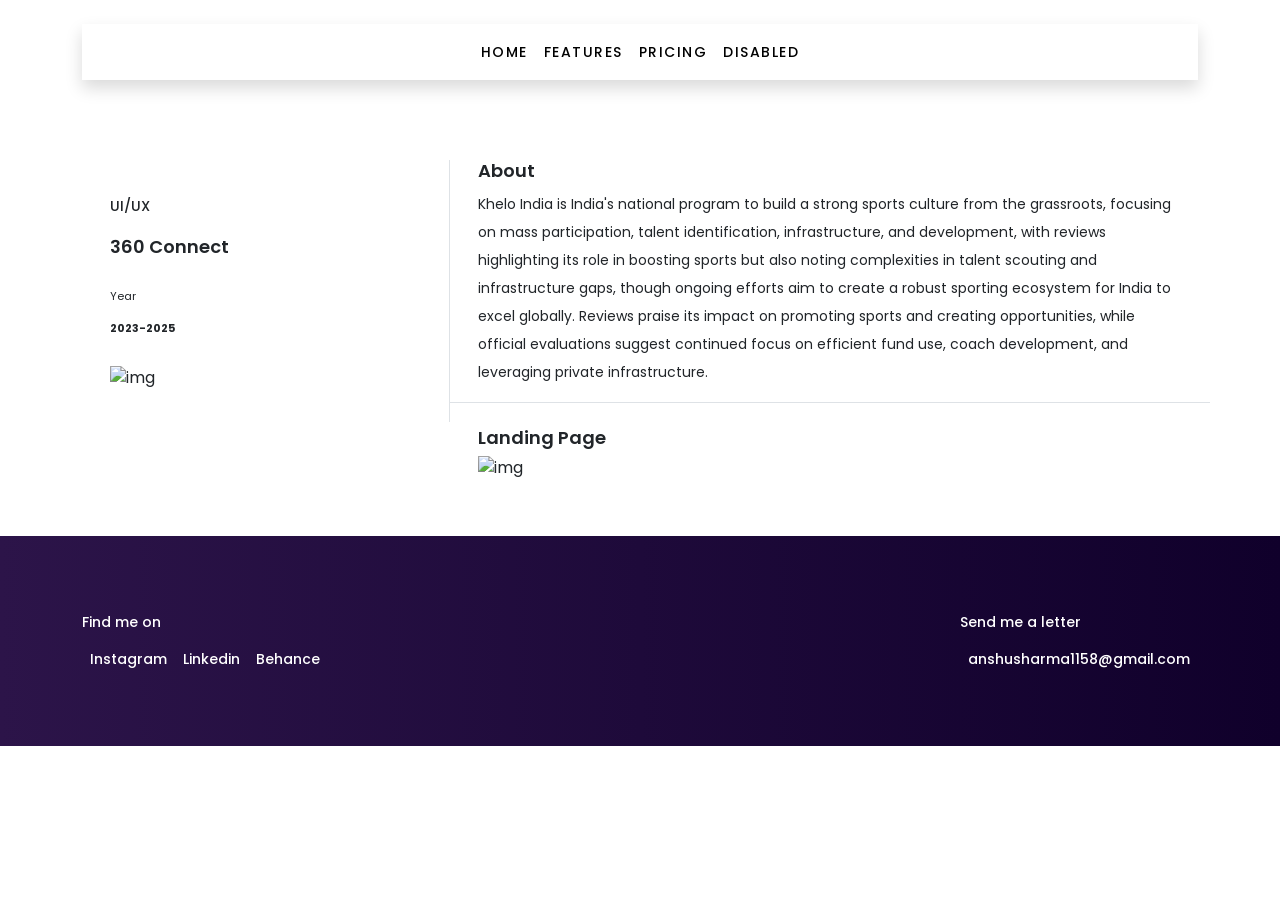
==== 360.html @ 956c1f32 "first commit" ====
<!DOCTYPE html>
<html lang="en">
<head>
    <meta charset="UTF-8">
    <meta name="viewport" content="width=device-width, initial-scale=1.0">
    <link href="https://cdn.jsdelivr.net/npm/bootstrap@5.3.8/dist/css/bootstrap.min.css" rel="stylesheet" integrity="sha384-sRIl4kxILFvY47J16cr9ZwB07vP4J8+LH7qKQnuqkuIAvNWLzeN8tE5YBujZqJLB" crossorigin="anonymous">
    <link rel="preconnect" href="https://fonts.googleapis.com">
<link rel="preconnect" href="https://fonts.gstatic.com" crossorigin>
<link href="https://fonts.googleapis.com/css2?family=Poppins:ital,wght@0,100;0,200;0,300;0,400;0,500;0,600;0,700;0,800;0,900;1,100;1,200;1,300;1,400;1,500;1,600;1,700;1,800;1,900&display=swap" rel="stylesheet">
<link rel="stylesheet" href="style.css">
<link rel="stylesheet" href="projects.css">
<link rel="stylesheet" href="about-section-page.css">
    <title>Home</title>
</head>
<body>
    <div class="home-navbar my-3">
        <nav class="navbar navbar-expand-lg bg-body-transparent ">
  <div class="container">
    <!-- <a class="navbar-brand" href="#">Navbar</a> -->
    <button class="navbar-toggler" type="button" data-bs-toggle="collapse" data-bs-target="#navbarNav" aria-controls="navbarNav" aria-expanded="false" aria-label="Toggle navigation">
      <span class="navbar-toggler-icon"></span>
    </button>
    <div class="collapse navbar-collapse justify-content-center py-2 bg-white shadow" id="navbarNav">
      <ul class="navbar-nav">
        <li class="nav-item">
          <a class="nav-link active" aria-current="page" href="#">Home</a>
        </li>
        <li class="nav-item">
          <a class="nav-link" href="#">Features</a>
        </li>
        <li class="nav-item">
          <a class="nav-link" href="#">Pricing</a>
        </li>
        <li class="nav-item">
          <a class="nav-link disabled" aria-disabled="true">Disabled</a>
        </li>
      </ul>
    </div>
  </div>
</nav>
    </div>

            <div class="about-us-page-container py-md-5 py-2">
                    <div class="container">
                                         <div class="row align-items-start">
                                            <div class="nav col-md-4 my-2 flex-column nav-pills col-12 bg-white  border-end p-4 py-4 " id="v-pills-tab" role="tablist" aria-orientation="vertical">
                                                <button class="nav-link active bg-transparent text-dark text-start" id="v-pills-home-tab" data-bs-toggle="pill" data-bs-target="#v-pills-home" type="button" role="tab" aria-controls="v-pills-home" aria-selected="true">
                                                    <p>UI/UX</p>
                                                    <h2 class="mb-4">360 Connect</h2>
                                                    <p class="year mb-1">Year</p>
                                                    <p class="fw-bold year">2023-2025</p>
                                                    <img src="#" alt="img" class="img-fluid mt-2">
                                            
                                                </button>
                                               </div>
                                            <div class="tab-content col-md-8 col-12 my-2" id="v-pills-tabContent">
                                                <div class="tab-pane fade show active" id="v-pills-home" role="tabpanel" aria-labelledby="v-pills-home-tab" tabindex="0">
                                                    <div class="row px-3 border-bottom">
                                                        <h2>About</h2>
                                                        <p class="fw-normal">Khelo India is India's national program to build a strong sports culture from the grassroots, focusing on mass participation, talent identification, infrastructure, and development, with reviews highlighting its role in boosting sports but also noting complexities in talent scouting and infrastructure gaps, though ongoing efforts aim to create a robust sporting ecosystem for India to excel globally. Reviews praise its impact on promoting sports and creating opportunities, while official evaluations suggest continued focus on efficient fund use, coach development, and leveraging private infrastructure. </p>
                                                    </div>
                                                    <div class="row mt-4 px-3">
                                                        <h2 class="mb-2" >Landing Page</h2>
                                                        <img src="Image/360 Connect.jpg" alt="img" class="img-fluid">
                                                       
                                                        
                                                    </div>
                                                   
                                                   
                                                </div>
                                                </div>
                                        </div>
                    </div>
            </div>

    <footer class="my-footer py-md-5 py-2">
        <div class="container py-3">
            <div class="row align-items-center justify-content-lg-between justify-content-center text-lg-start text-center">
                <div class="col-lg-auto col-12 my-2">
                    <div class="mb-2">Find me on</div>
                    <div class="d-flex align-items-center justify-content-lg-start justify-content-center">
                        <div class="mx-2"><a href="#" class="text-decoration-none text-white"><img src="#" alt="">Instagram</a></div>
                        <div class="mx-2"><a href="#" class="text-decoration-none text-white"><img src="#" alt="">Linkedin</a></div>
                        <div class="mx-2"><a href="#" class="text-decoration-none text-white"><img src="#" alt="">Behance</a></div>
                    </div>
                </div>
                <div class="col-lg-auto col-12 my-2">
                    <div class="mb-2">Send me a letter</div>
                    <div class="d-flex align-items-center justify-content-lg-start justify-content-center">
                        <div class="mx-2"><a href="#" class="text-decoration-none text-white"><img src="#" alt="">anshusharma1158@gmail.com</a></div>
                    </div>
                </div>
            </div>
        </div>
    </footer>
</body>
<script src="https://cdn.jsdelivr.net/npm/bootstrap@5.3.8/dist/js/bootstrap.bundle.min.js" integrity="sha384-FKyoEForCGlyvwx9Hj09JcYn3nv7wiPVlz7YYwJrWVcXK/BmnVDxM+D2scQbITxI" crossorigin="anonymous"></script>
</html>
---- style.css ----
*{
    margin: 0;
    padding: 0;
    box-sizing: border-box;
    font-family: 'poppins' !important;
}
.home-navbar{
    z-index: 22;
}
.home-navbar .nav-link{
    font-size: 14px;
    font-weight: 500;
    line-height: 20px;
    color: #000;
    letter-spacing: 1.5px;
    text-transform: uppercase;
    padding:10px;
}
.banner-section{
   background: linear-gradient(#10002B, #2C1449);
    padding: 280px 0 150px 0px;
    margin-top: -150px;
}
.banner-section .content h4{
        font-size: 31px;
        line-height: 10px;
        letter-spacing: 17.71px;
        font-weight: 500;
        color: #fff;
}
.banner-section .content h1{
     color: #ffffff42;                  
  -webkit-text-stroke: 2px #fff;
  font-size: 161px;
    font-weight: 800;
  text-transform: uppercase;
}
.banner-section .content .content-box{
    padding: 50px 50px 60px 50px;
    background: linear-gradient(to right, #2C1449, #10002B);
    border-bottom-left-radius: 80px; 
    border-bottom-right-radius: 80px;
}
.banner-section .content .content-box p{
    font-size: 17px;
    color: #FFFFFF;
    font-weight: 400;
    line-height: 31px;
}
.banner-section .content .green-btn{
    background-color: #98FF3F;
    border: 1px solid #98FF3F;
    border-radius: 5px;
    font-size: 14px;
    font-weight: 600;
    padding: 8px 25px;
    line-height: 20px;
    width: 141px;
    height: 45px;
    text-transform: uppercase;
    letter-spacing: 3px;
}
.banner-section .content .transparent-btn{
    background-color: transparent;
    border: 1px solid #8F7FCF;
    border-radius: 5px;
    color: #fff;
    font-size: 14px;
    font-weight: 600;
    padding: 8px 25px;
    line-height: 20px;
    width: 146px;
    height: 45px;
    text-transform: uppercase;
    letter-spacing: 3px;
}


@media screen and (max-width:576px) {
    .home-navbar .navbar-toggler{
        background: white;
    width: 100%;
    }

    .banner-section .content .content-box p {
    font-size: 12px;
    color: #FFFFFF;
    font-weight: 400;
    line-height: 20px;
}
    .home-navbar .nav-item{
        padding: 6px 12px;
    border-bottom: 1px solid #dedede;
    }
    .home-navbar #navbarNav{
        margin-top: 5px;
    border-radius: 8px;
    }
    .banner-section .content h1{
        font-size: 65px;
        -webkit-text-stroke: 1px #fff;
        text-align: center;
        line-height: 70px;
    }
    .banner-section .content h4 {
    font-size: 18px;
    line-height: 27px;
    letter-spacing: 7px;
    font-weight: 600;
    color: #fff;
    text-align: center;
    }
    .banner-section .content .content-box {
    padding: 35px 20px 35px 20px;
    background: linear-gradient(#10002B, #2C1449);
    border-bottom-left-radius: 20px;
    border-bottom-right-radius: 20px;
    border-radius: 20px;
    text-align: center;
    }
    .banner-section {
     background: linear-gradient(to right, #2C1449, #10002B);
    padding: 175px 0 25px 0px;
    margin-top: -150px;
    }
}
.projects{
    background-color: #F3F2F6;
}
.projects h3{
    font-size: 21px;
    line-height: 20px;
    font-weight: 600;
    text-transform: uppercase;
}
.projects p{
    font-size: 17px;
    line-height: 31px;
    font-weight: 400;
    color: #000;
}
.projects .tile{
    background-color: #fff;
    border-radius: 9px;
    height: 220px;
}
.projects .tile .g-col{
    background-color: #98FF3F;
    font-size: 16px;
    font-weight: 600;
    color: #000;
}
.projects .tile .t-col h6{
    color: #7B7B7B;
    font-size: 11px;
    font-weight: 400;
}
.projects .tile .t-col h5{
    font-size: 13px;
    letter-spacing: 2px;
}
.projects .tile p{
    font-size: 18px;
    font-weight: 600;
    color: #000;
    line-height: 29px;
    padding: 8px 160px 8px 30px;
}
.my-footer{
   background: linear-gradient(to right, #2C1449, #10002B);
    font-size: 14px;
    line-height: 29px;
    font-weight: 500;
    color: #fff;
}
---- projects.css ----
.projects-tabs .nav-item .nav-link{
    color: #707070;
    font-size: 18px;
    font-weight: 400;
}
.projects-tabs .nav-item .active{
    border: 0;
    border-bottom: 1px solid #000;
    color: #000;
    font-weight: 600;
}
.projects-tabs .nav-item .active:hover{
    border-bottom: 1px solid #000;
}
.projects-tabs .nav-item .nav-link:hover{
    border: none;
}
.professional-container .row{
    background-color: #FAFAFA;
}
.professional-container p , .professional-container li{
    color: #383838;
    font-size: 18px;
    font-weight: 400;
    line-height: 29px;
}
.professional-container h3{
    color: #000000;
    font-size: 22px;
    font-weight: 600;
}
.professional-container h4{
    color: #000000;
    font-size: 19px;
    font-weight: 600;
}
@media screen and (max-width:576px) {
    .professional-container{
        text-align: center;
    }
    .professional-container h4{
        text-align: left;
    }
    .professional-container li{
        text-align: left;
    }
}
.education-container .row{
    background-color: transparent;
}
.education-container .new-row{
    background-color: #FAFAFA;
}
.skill-container h3{
    font-size: 15px;
}
.skill-container p{
    font-size: 13px;
}
---- about-section-page.css ----
.about-us-page-container p{
    font-size: 14px;
    font-weight: 500;
    line-height: 28px;
}
.about-us-page-container h2{
    font-size: 18px;
    font-weight: 600;
}
.about-us-page-container .year{
    font-size: 11px;
    font-weight: 400;
}
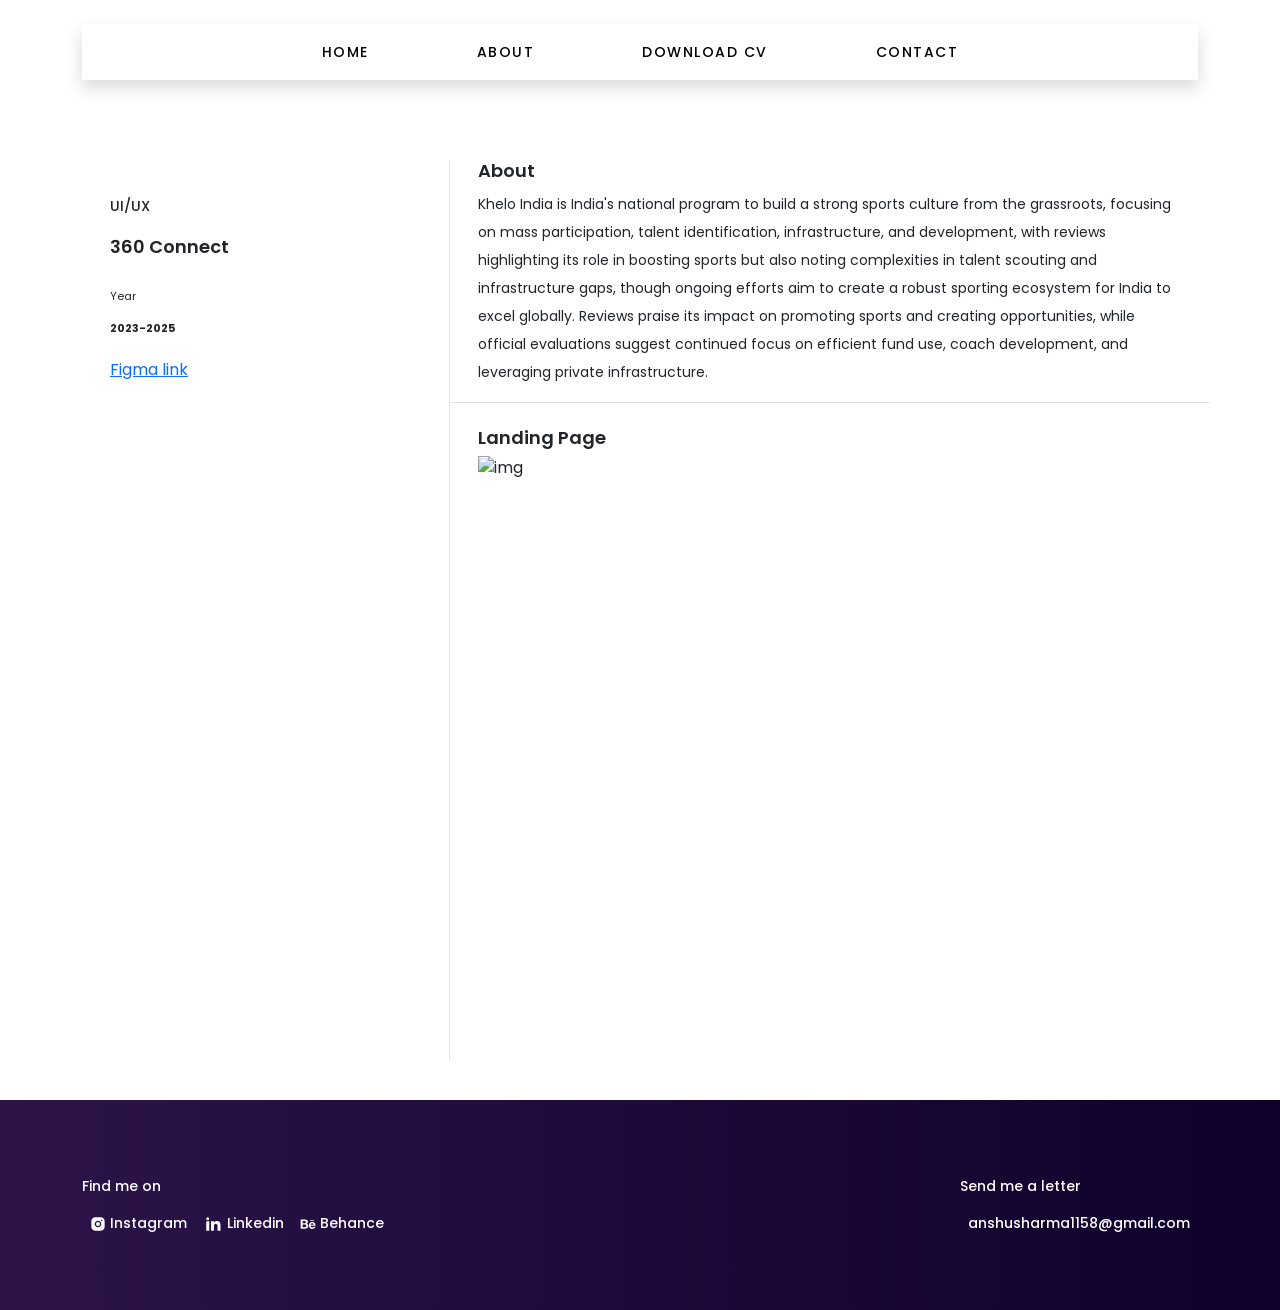
==== commit e6315c2c: "Add files via upload changes" ====
--- a/360.html
+++ b/360.html
@@ -21,18 +21,18 @@
       <span class="navbar-toggler-icon"></span>
     </button>
     <div class="collapse navbar-collapse justify-content-center py-2 bg-white shadow" id="navbarNav">
-      <ul class="navbar-nav">
+      <ul class="navbar-nav w-75 justify-content-evenly">
         <li class="nav-item">
-          <a class="nav-link active" aria-current="page" href="#">Home</a>
+          <a class="nav-link active" aria-current="page" href="frontpage.html">Home</a>
         </li>
         <li class="nav-item">
-          <a class="nav-link" href="#">Features</a>
+          <a class="nav-link" href="projects.html">About</a>
         </li>
         <li class="nav-item">
-          <a class="nav-link" href="#">Pricing</a>
+          <a class="nav-link" href="Anshu CV (1).pdf">Download CV</a>
         </li>
         <li class="nav-item">
-          <a class="nav-link disabled" aria-disabled="true">Disabled</a>
+           <a class="nav-link" href="about.html">Contact</a>
         </li>
       </ul>
     </div>
@@ -49,7 +49,7 @@
                                                     <h2 class="mb-4">360 Connect</h2>
                                                     <p class="year mb-1">Year</p>
                                                     <p class="fw-bold year">2023-2025</p>
-                                                    <img src="#" alt="img" class="img-fluid mt-2">
+                                                    <a href="https://www.figma.com/design/fCWc7FpQDI00QNPSVA7L6o/360-Connect-New?t=1WWCyO6JXR97KqKV-0" target="_blank">Figma link</a>
                                             
                                                 </button>
                                                </div>
@@ -73,21 +73,21 @@
                     </div>
             </div>
 
-    <footer class="my-footer py-md-5 py-2">
+      <footer class="my-footer py-md-5 py-2">
         <div class="container py-3">
             <div class="row align-items-center justify-content-lg-between justify-content-center text-lg-start text-center">
                 <div class="col-lg-auto col-12 my-2">
                     <div class="mb-2">Find me on</div>
                     <div class="d-flex align-items-center justify-content-lg-start justify-content-center">
-                        <div class="mx-2"><a href="#" class="text-decoration-none text-white"><img src="#" alt="">Instagram</a></div>
-                        <div class="mx-2"><a href="#" class="text-decoration-none text-white"><img src="#" alt="">Linkedin</a></div>
-                        <div class="mx-2"><a href="#" class="text-decoration-none text-white"><img src="#" alt="">Behance</a></div>
+                        <div class="mx-2"><a href="https://www.instagram.com/anshuuu_27/" class="text-decoration-none text-white"><img src="Icon/instagram-fill (2).svg" height="16px" width="16px" class="me-1" alt="">Instagram</a></div>
+                        <div class="mx-2"><a href="https://www.linkedin.com/in/anshu-sharma-9b1107192/" class="text-decoration-none text-white"><img src="Icon/linkedin-fill (1).svg" height="18px" width="20px" class="me-1" alt="">Linkedin</a></div>
+                        <div class="mx-2"><a href="https://www.behance.net/anshusharm345a" class="text-decoration-none text-white"><img src="Icon/behance-fill.svg" height="16px" width="16px" class="me-1" alt="">Behance</a></div>
                     </div>
                 </div>
                 <div class="col-lg-auto col-12 my-2">
                     <div class="mb-2">Send me a letter</div>
                     <div class="d-flex align-items-center justify-content-lg-start justify-content-center">
-                        <div class="mx-2"><a href="#" class="text-decoration-none text-white"><img src="#" alt="">anshusharma1158@gmail.com</a></div>
+                        <div class="mx-2"><a href="mailto:anshusharma1158@gmail.com" class="text-decoration-none text-white"><img src="#" alt="">anshusharma1158@gmail.com</a></div>
                     </div>
                 </div>
             </div>
--- a/style.css
+++ b/style.css
@@ -172,4 +172,10 @@
     line-height: 29px;
     font-weight: 500;
     color: #fff;
-}+}
+@media screen and (max-width:991px) {
+    .navbar-nav{
+        width: 100% !important;
+    }
+}
+
--- a/about-section-page.css
+++ b/about-section-page.css
@@ -10,4 +10,16 @@
 .about-us-page-container .year{
     font-size: 11px;
     font-weight: 400;
+}
+@media screen and (min-width:991px) {
+    .about-us-page-container > .container > .row{
+            height: 100vh;
+    }
+    .nav{
+        height: 100%;
+    }
+    .tab-content{
+        height: 100%;
+        overflow-y: scroll;
+    }
 }
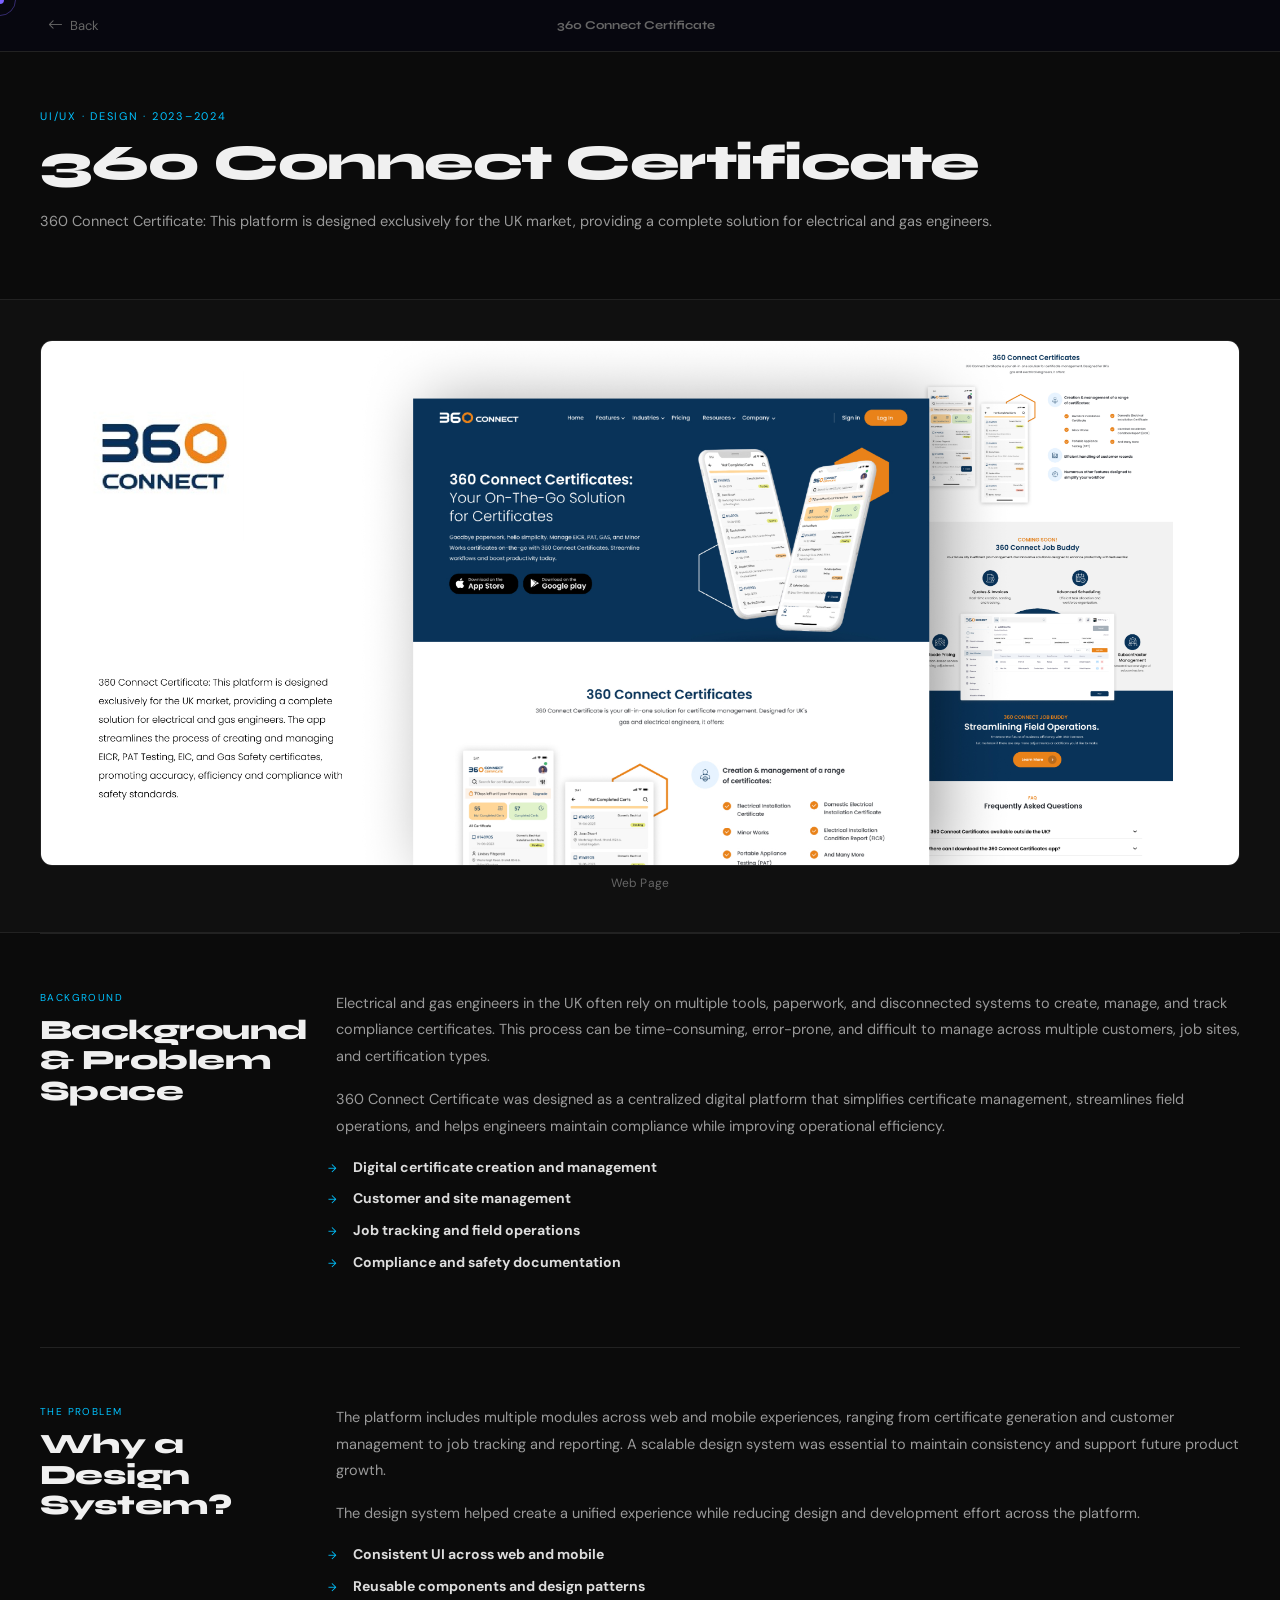
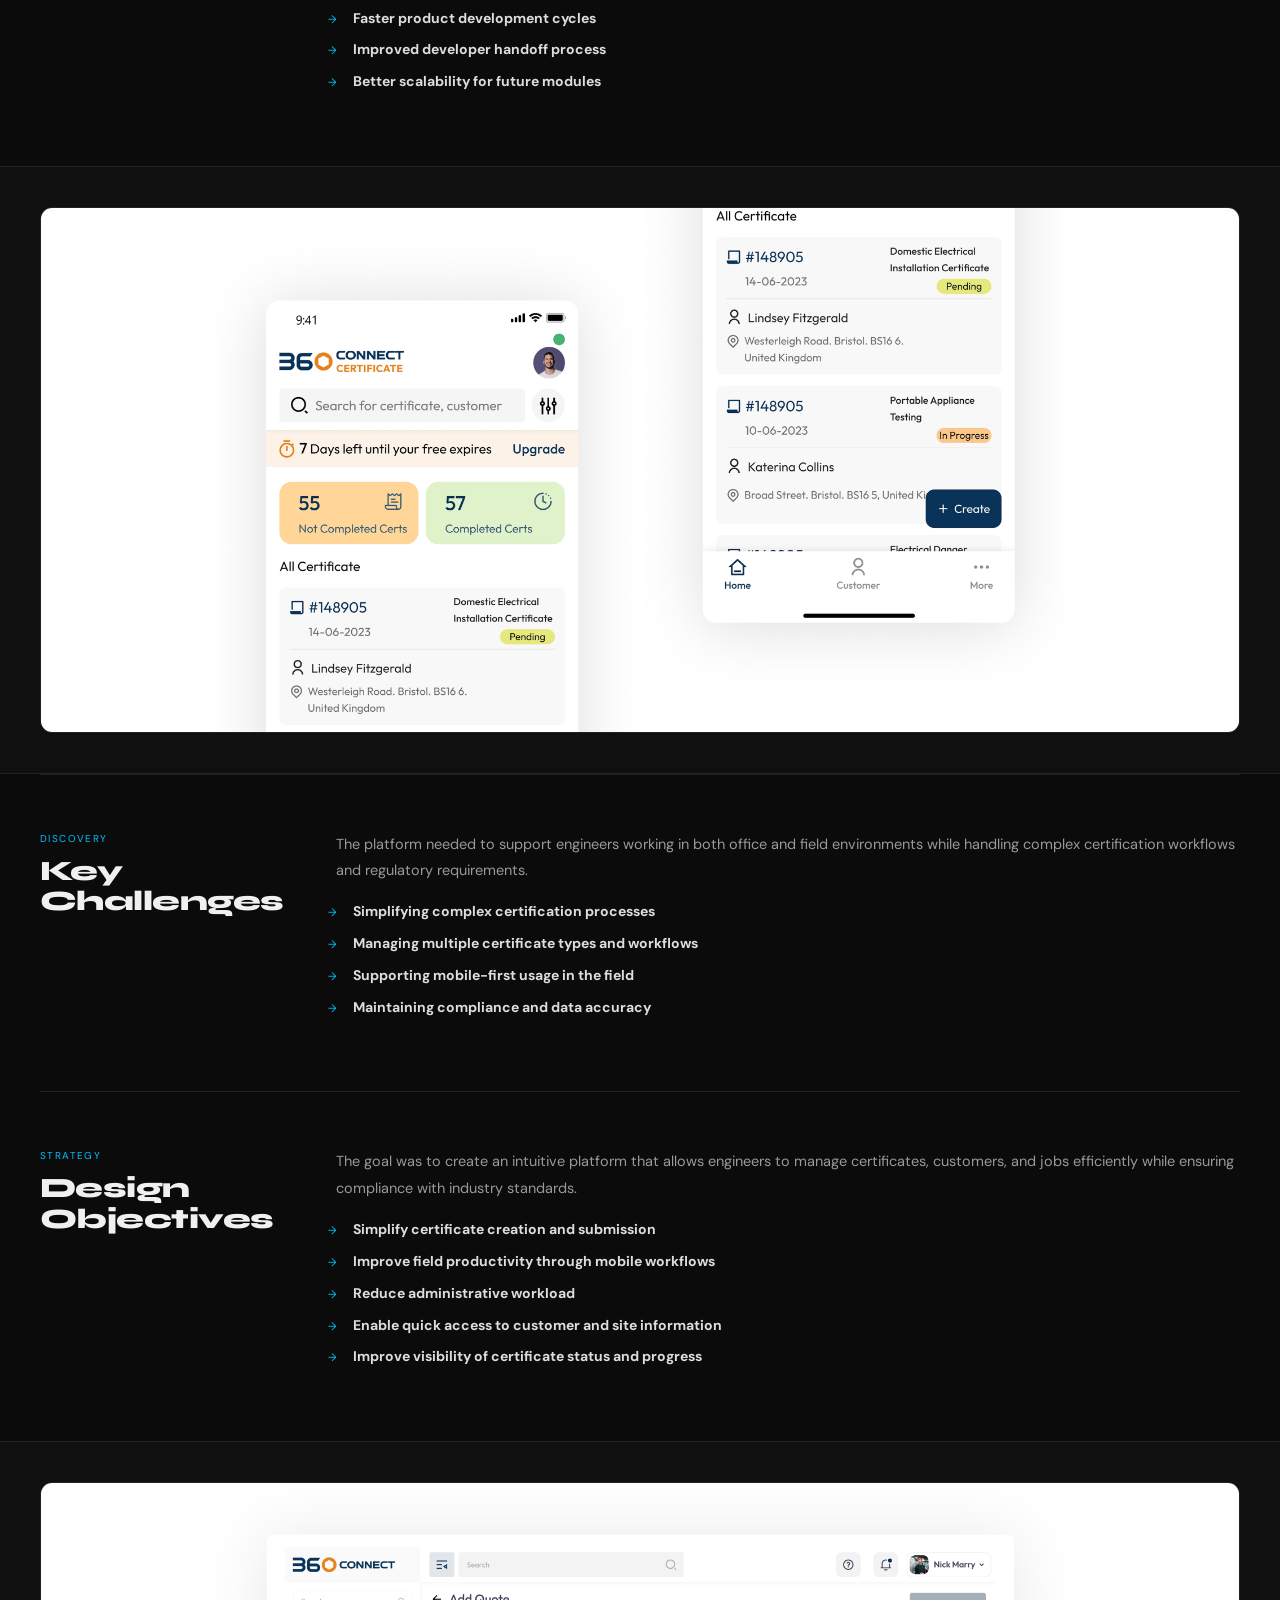
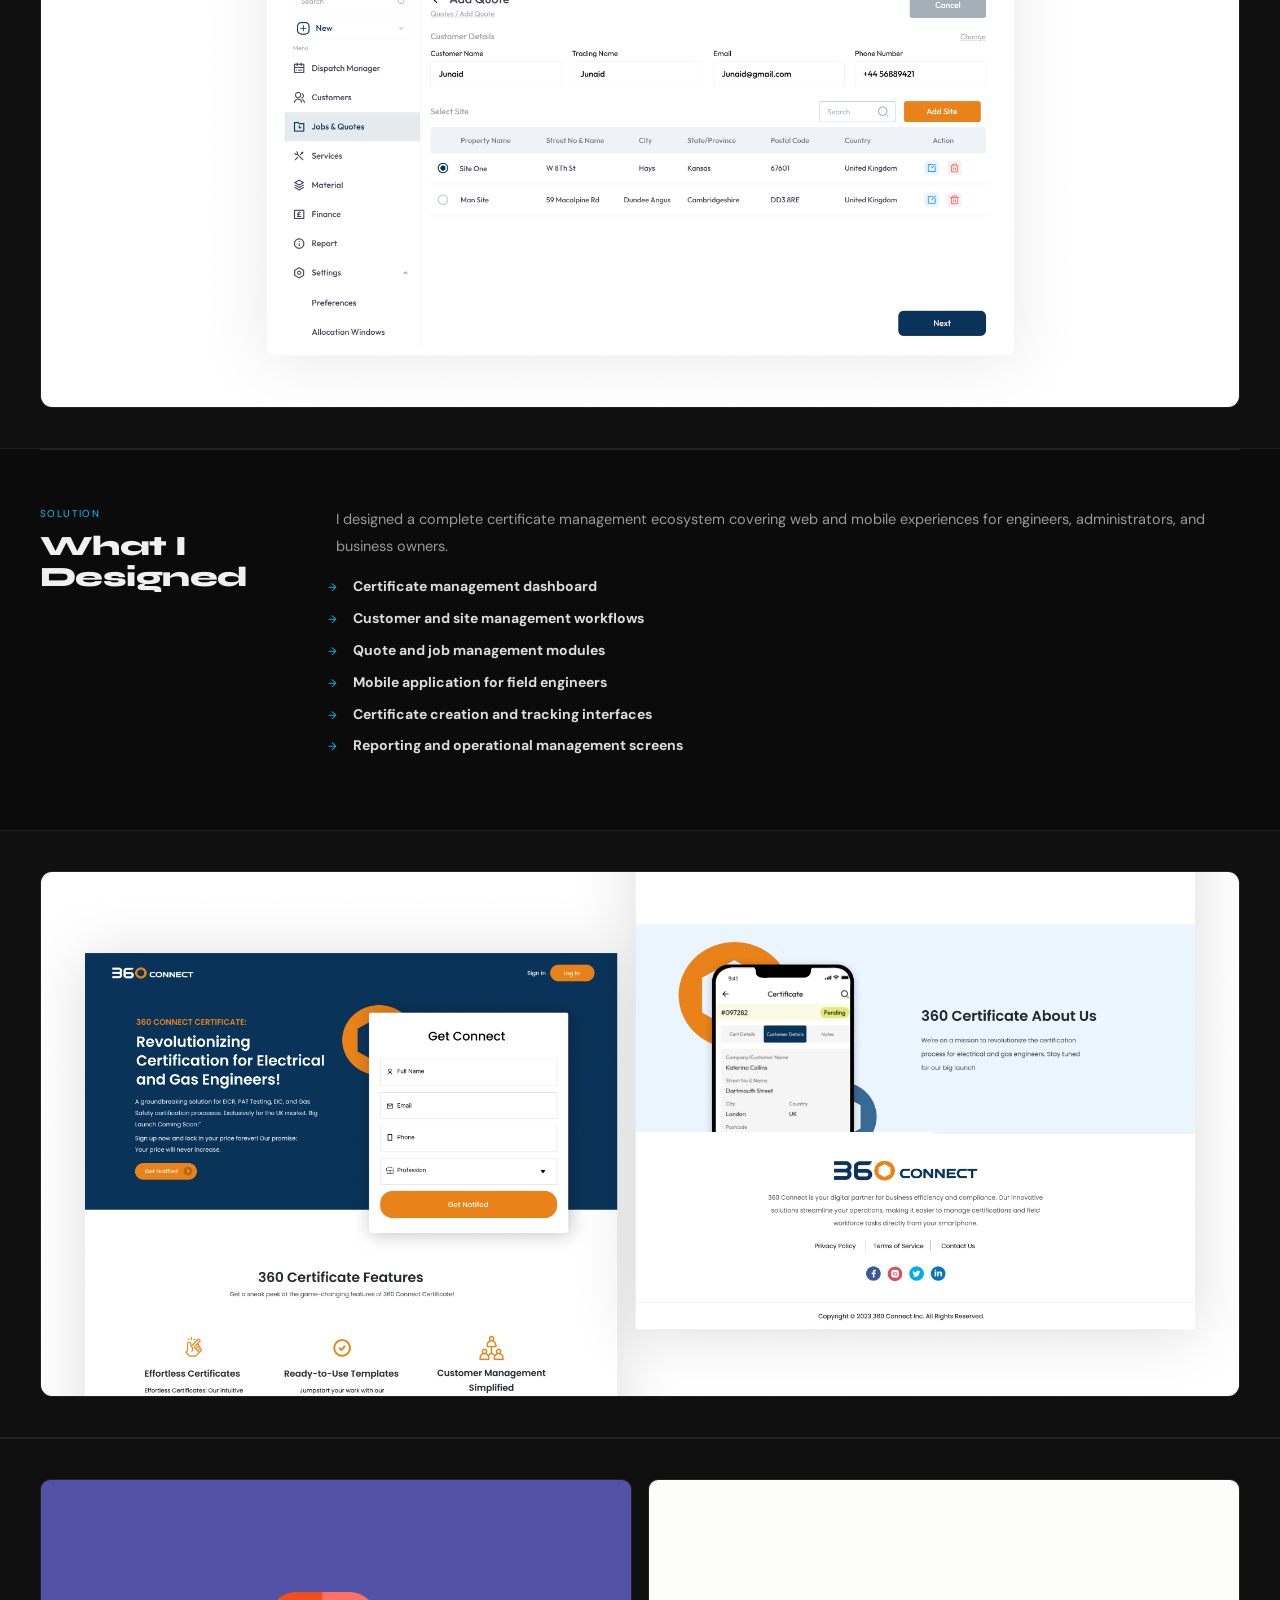
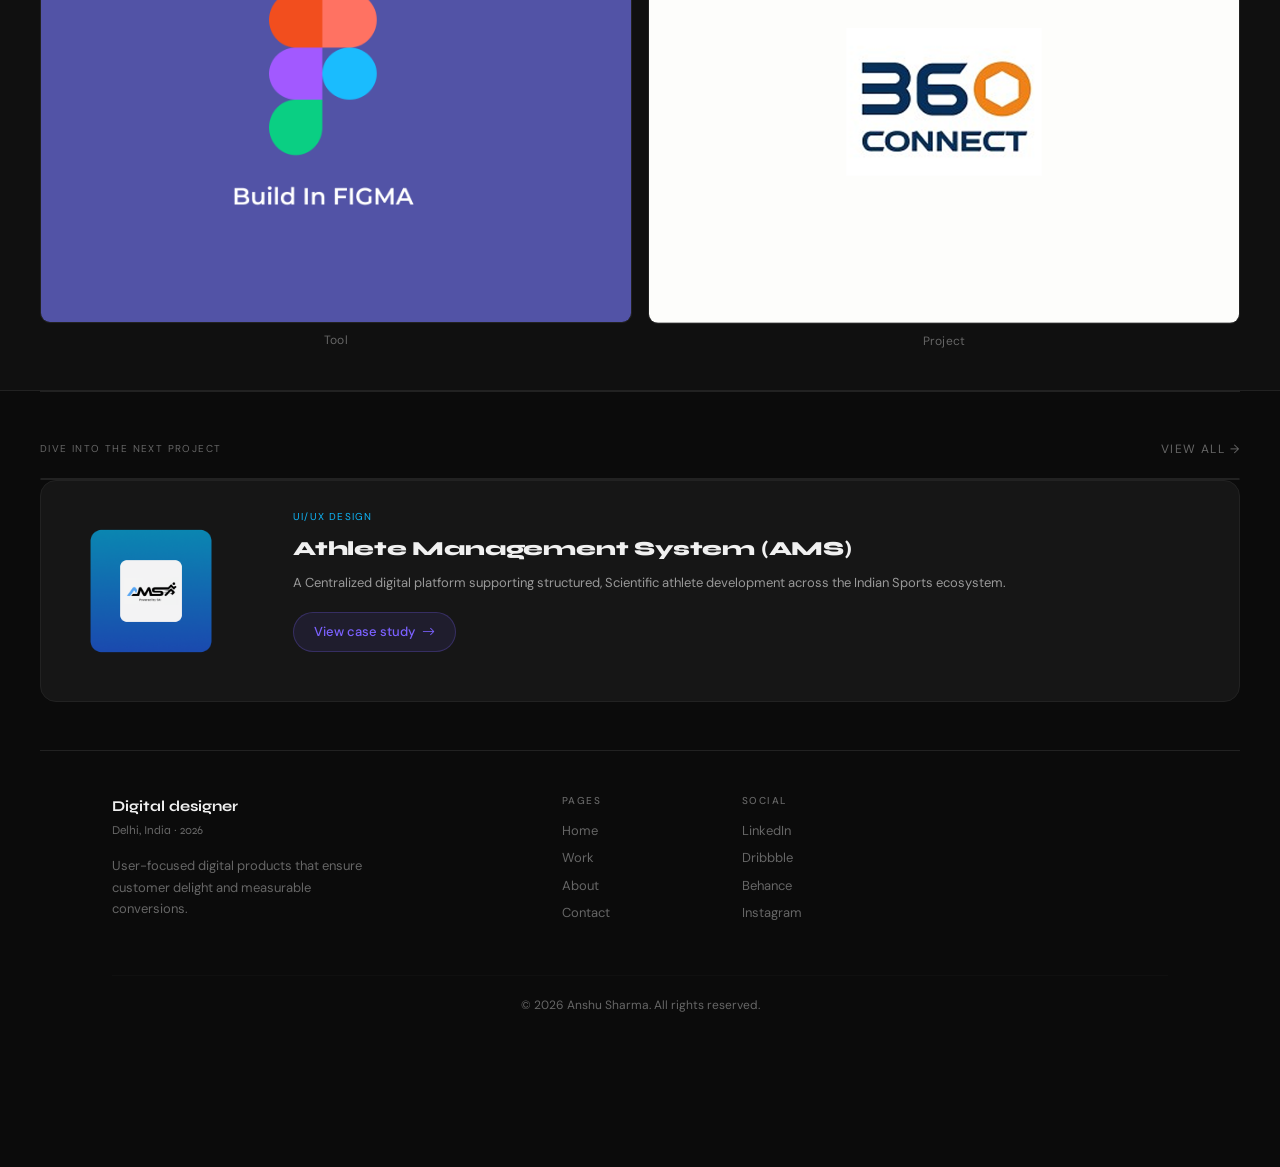
==== commit 009f028e: "Add files via upload" ====
--- a/360.html
+++ b/360.html
@@ -1,98 +1,377 @@
-<!DOCTYPE html>
-<html lang="en">
-<head>
-    <meta charset="UTF-8">
-    <meta name="viewport" content="width=device-width, initial-scale=1.0">
-    <link href="https://cdn.jsdelivr.net/npm/bootstrap@5.3.8/dist/css/bootstrap.min.css" rel="stylesheet" integrity="sha384-sRIl4kxILFvY47J16cr9ZwB07vP4J8+LH7qKQnuqkuIAvNWLzeN8tE5YBujZqJLB" crossorigin="anonymous">
-    <link rel="preconnect" href="https://fonts.googleapis.com">
-<link rel="preconnect" href="https://fonts.gstatic.com" crossorigin>
-<link href="https://fonts.googleapis.com/css2?family=Poppins:ital,wght@0,100;0,200;0,300;0,400;0,500;0,600;0,700;0,800;0,900;1,100;1,200;1,300;1,400;1,500;1,600;1,700;1,800;1,900&display=swap" rel="stylesheet">
-<link rel="stylesheet" href="style.css">
-<link rel="stylesheet" href="projects.css">
-<link rel="stylesheet" href="about-section-page.css">
-    <title>Home</title>
-</head>
-<body>
-    <div class="home-navbar my-3">
-        <nav class="navbar navbar-expand-lg bg-body-transparent ">
-  <div class="container">
-    <!-- <a class="navbar-brand" href="#">Navbar</a> -->
-    <button class="navbar-toggler" type="button" data-bs-toggle="collapse" data-bs-target="#navbarNav" aria-controls="navbarNav" aria-expanded="false" aria-label="Toggle navigation">
-      <span class="navbar-toggler-icon"></span>
-    </button>
-    <div class="collapse navbar-collapse justify-content-center py-2 bg-white shadow" id="navbarNav">
-      <ul class="navbar-nav w-75 justify-content-evenly">
-        <li class="nav-item">
-          <a class="nav-link active" aria-current="page" href="frontpage.html">Home</a>
-        </li>
-        <li class="nav-item">
-          <a class="nav-link" href="projects.html">About</a>
-        </li>
-        <li class="nav-item">
-          <a class="nav-link" href="Anshu CV (1).pdf">Download CV</a>
-        </li>
-        <li class="nav-item">
-           <a class="nav-link" href="about.html">Contact</a>
-        </li>
-      </ul>
-    </div>
-  </div>
-</nav>
-    </div>
-
-            <div class="about-us-page-container py-md-5 py-2">
-                    <div class="container">
-                                         <div class="row align-items-start">
-                                            <div class="nav col-md-4 my-2 flex-column nav-pills col-12 bg-white  border-end p-4 py-4 " id="v-pills-tab" role="tablist" aria-orientation="vertical">
-                                                <button class="nav-link active bg-transparent text-dark text-start" id="v-pills-home-tab" data-bs-toggle="pill" data-bs-target="#v-pills-home" type="button" role="tab" aria-controls="v-pills-home" aria-selected="true">
-                                                    <p>UI/UX</p>
-                                                    <h2 class="mb-4">360 Connect</h2>
-                                                    <p class="year mb-1">Year</p>
-                                                    <p class="fw-bold year">2023-2025</p>
-                                                    <a href="https://www.figma.com/design/fCWc7FpQDI00QNPSVA7L6o/360-Connect-New?t=1WWCyO6JXR97KqKV-0" target="_blank">Figma link</a>
-                                            
-                                                </button>
-                                               </div>
-                                            <div class="tab-content col-md-8 col-12 my-2" id="v-pills-tabContent">
-                                                <div class="tab-pane fade show active" id="v-pills-home" role="tabpanel" aria-labelledby="v-pills-home-tab" tabindex="0">
-                                                    <div class="row px-3 border-bottom">
-                                                        <h2>About</h2>
-                                                        <p class="fw-normal">Khelo India is India's national program to build a strong sports culture from the grassroots, focusing on mass participation, talent identification, infrastructure, and development, with reviews highlighting its role in boosting sports but also noting complexities in talent scouting and infrastructure gaps, though ongoing efforts aim to create a robust sporting ecosystem for India to excel globally. Reviews praise its impact on promoting sports and creating opportunities, while official evaluations suggest continued focus on efficient fund use, coach development, and leveraging private infrastructure. </p>
-                                                    </div>
-                                                    <div class="row mt-4 px-3">
-                                                        <h2 class="mb-2" >Landing Page</h2>
-                                                        <img src="Image/360 Connect.jpg" alt="img" class="img-fluid">
-                                                       
-                                                        
-                                                    </div>
-                                                   
-                                                   
-                                                </div>
-                                                </div>
-                                        </div>
-                    </div>
-            </div>
-
-      <footer class="my-footer py-md-5 py-2">
-        <div class="container py-3">
-            <div class="row align-items-center justify-content-lg-between justify-content-center text-lg-start text-center">
-                <div class="col-lg-auto col-12 my-2">
-                    <div class="mb-2">Find me on</div>
-                    <div class="d-flex align-items-center justify-content-lg-start justify-content-center">
-                        <div class="mx-2"><a href="https://www.instagram.com/anshuuu_27/" class="text-decoration-none text-white"><img src="Icon/instagram-fill (2).svg" height="16px" width="16px" class="me-1" alt="">Instagram</a></div>
-                        <div class="mx-2"><a href="https://www.linkedin.com/in/anshu-sharma-9b1107192/" class="text-decoration-none text-white"><img src="Icon/linkedin-fill (1).svg" height="18px" width="20px" class="me-1" alt="">Linkedin</a></div>
-                        <div class="mx-2"><a href="https://www.behance.net/anshusharm345a" class="text-decoration-none text-white"><img src="Icon/behance-fill.svg" height="16px" width="16px" class="me-1" alt="">Behance</a></div>
-                    </div>
-                </div>
-                <div class="col-lg-auto col-12 my-2">
-                    <div class="mb-2">Send me a letter</div>
-                    <div class="d-flex align-items-center justify-content-lg-start justify-content-center">
-                        <div class="mx-2"><a href="mailto:anshusharma1158@gmail.com" class="text-decoration-none text-white"><img src="#" alt="">anshusharma1158@gmail.com</a></div>
-                    </div>
-                </div>
-            </div>
-        </div>
-    </footer>
-</body>
-<script src="https://cdn.jsdelivr.net/npm/bootstrap@5.3.8/dist/js/bootstrap.bundle.min.js" integrity="sha384-FKyoEForCGlyvwx9Hj09JcYn3nv7wiPVlz7YYwJrWVcXK/BmnVDxM+D2scQbITxI" crossorigin="anonymous"></script>
+<!DOCTYPE html>
+<html lang="en">
+<head>
+<meta charset="UTF-8"/>
+<meta name="viewport" content="width=device-width, initial-scale=1.0"/>
+<title>Design System & Operation — Saati Chandy</title>
+<link href="https://cdn.jsdelivr.net/npm/bootstrap@5.3.3/dist/css/bootstrap.min.css" rel="stylesheet"/>
+<link href="https://cdn.jsdelivr.net/npm/bootstrap-icons@1.11.3/font/bootstrap-icons.css" rel="stylesheet"/>
+<link href="https://fonts.googleapis.com/css2?family=Syne:wght@400;600;700;800&family=DM+Sans:ital,wght@0,300;0,400;0,500;1,400&display=swap" rel="stylesheet"/>
+<link rel="stylesheet" href="fitindiastyle.css">
+<link rel="stylesheet" href="style.css">
+</head>
+<body>
+ 
+<div id="cd"></div>
+<div id="cr"></div>
+ 
+<!-- NAV -->
+<nav id="topnav">
+  <a href="index.html" class="back-link"><i class="bi bi-arrow-left"></i> Back</a>
+  <span class="nav-center">360 Connect Certificate</span>
+  <span style="width:60px"></span>
+</nav>
+ 
+<div class="cs-wrap">
+ 
+  <!-- ══ INTRO ══ -->
+  <div class="intro-section r">
+    <div class="intro-grid">
+      <div>
+        <span class="intro-eyebrow">UI/UX · Design · 2023–2024</span>
+        <h1 class="intro-title">360 Connect Certificate</h1>
+        <p class="intro-lead">360 Connect Certificate: This platform is designed exclusively for the UK market, providing a complete solution for electrical and gas engineers.</p>
+      </div>
+    
+    </div>
+  </div>
+ 
+</div>
+ 
+<!-- ══════════════════════════════════════
+     IMAGE 1 — Hero / Full overview shot
+     → Replace src="#" with your image
+════════════════════════════════════════ -->
+<div class="img-block r">
+  <div class="img-block-inner">
+    
+    <img
+      class="img-slot"
+      src="3601.jpg"
+      alt="Design System Overview"
+      onerror="this.style.display='none';this.nextElementSibling.style.display='flex'"
+    />
+    <!-- placeholder shown until you add your image -->
+    <div class="img-placeholder" style="display:none;width:100%;aspect-ratio:16/7;border-radius:12px;border:2px dashed var(--border);background:var(--card);align-items:center;justify-content:center;flex-direction:column;gap:12px;color:var(--muted)">
+      <i class="bi bi-image" style="font-size:40px;opacity:.3"></i>
+      <span style="font-size:13px;letter-spacing:.04em">Add your image — replace src="#" with your file path</span>
+      
+    </div>
+    <div class="img-caption" style="margin-top:8px">Web Page</div>
+  </div>
+</div>
+ 
+<div class="cs-wrap">
+ 
+  <!-- ══ BACKGROUND & PROBLEM ══ -->
+  <div class="cs-section">
+    <div class="cs-2col">
+      <div class="cs-left r">
+        <span class="cs-sec-label">Background</span>
+        <h2 class="cs-heading">Background &amp; Problem Space</h2>
+      </div>
+      <div class="cs-right r d2">
+        <p class="cs-body">Electrical and gas engineers in the UK often rely on multiple tools, paperwork, and disconnected systems to create, manage, and track compliance certificates. This process can be time-consuming, error-prone, and difficult to manage across multiple customers, job sites, and certification types.</p>
+        <p class="cs-body">360 Connect Certificate was designed as a centralized digital platform that simplifies certificate management, streamlines field operations, and helps engineers maintain compliance while improving operational efficiency.</p>
+        <ul class="cs-bullets">
+          <li><strong>Digital certificate creation and management</strong></li>
+          <li><strong>Customer and site management</strong></li>
+          <li><strong>Job tracking and field operations</strong></li>
+          <li><strong>Compliance and safety documentation</strong></li>
+        </ul>
+      </div>
+    </div>
+  </div>
+ 
+  <!-- ══ WHY A DESIGN SYSTEM ══ -->
+  <div class="cs-section">
+    <div class="cs-2col">
+      <div class="cs-left r">
+        <span class="cs-sec-label">The Problem</span>
+        <h2 class="cs-heading">Why a Design System?</h2>
+      </div>
+      <div class="cs-right r d2">
+        <p class="cs-body">The platform includes multiple modules across web and mobile experiences, ranging from certificate generation and customer management to job tracking and reporting. A scalable design system was essential to maintain consistency and support future product growth.</p>
+        <p class="cs-body">The design system helped create a unified experience while reducing design and development effort across the platform.</p>
+        <ul class="cs-bullets">
+          <li><strong>Consistent UI across web and mobile</strong></li>
+          <li><strong>Reusable components and design patterns</strong></li>
+          <li><strong>Faster product development cycles</strong></li>
+          <li><strong>Improved developer handoff process</strong></li>
+          <li><strong>Better scalability for future modules</strong></li>
+          
+        </ul>
+      </div>
+    </div>
+  </div>
+ 
+</div>
+ 
+<!-- ══════════════════════════════════════
+     IMAGE 2 — Before / After comparison
+     → Replace src="#" with your image
+════════════════════════════════════════ -->
+<div class="img-block r">
+  <div class="img-block-inner">
+    
+    <img
+      class="img-slot"
+      src="3602.jpg"
+      alt="Before and After comparison"
+      onerror="this.style.display='none';this.nextElementSibling.style.display='flex'"
+    />
+    <div class="img-placeholder" style="display:none;width:100%;aspect-ratio:16/7;border-radius:12px;border:2px dashed var(--border);background:var(--card);align-items:center;justify-content:center;flex-direction:column;gap:12px;color:var(--muted)">
+      <i class="bi bi-image" style="font-size:40px;opacity:.3"></i>
+      <span style="font-size:13px;letter-spacing:.04em">Add your before/after comparison image here</span>
+    </div>
+    
+  </div>
+</div>
+ 
+<div class="cs-wrap">
+ 
+  <!-- ══ KEY CHALLENGES ══ -->
+  <div class="cs-section">
+    <div class="cs-2col">
+      <div class="cs-left r">
+        <span class="cs-sec-label">Discovery</span>
+        <h2 class="cs-heading">Key Challenges</h2>
+      </div>
+      <div class="cs-right r d2">
+        <p class="cs-body">The platform needed to support engineers working in both office and field environments while handling complex certification workflows and regulatory requirements.</p>
+        <ul class="cs-bullets">
+          <li><strong>Simplifying complex certification processes</strong></li>
+          <li><strong>Managing multiple certificate types and workflows</strong></li>
+          <li><strong>Supporting mobile-first usage in the field</strong></li>
+          <li><strong>Maintaining compliance and data accuracy</strong></li>
+        </ul>
+      </div>
+    </div>
+  </div>
+ 
+  <!-- ══ DESIGN OBJECTIVES ══ -->
+  <div class="cs-section">
+    <div class="cs-2col">
+      <div class="cs-left r">
+        <span class="cs-sec-label">Strategy</span>
+        <h2 class="cs-heading">Design Objectives</h2>
+      </div>
+      <div class="cs-right r d2">
+        <p class="cs-body">The goal was to create an intuitive platform that allows engineers to manage certificates, customers, and jobs efficiently while ensuring compliance with industry standards.</p>
+        <ul class="cs-bullets">
+          <li><strong>Simplify certificate creation and submission</strong></li>
+          <li><strong>Improve field productivity through mobile workflows</strong></li>
+          <li><strong>Reduce administrative workload</strong></li>
+          <li><strong>Enable quick access to customer and site information</strong></li>
+          <li><strong>Improve visibility of certificate status and progress</strong></li>
+        </ul>
+      </div>
+    </div>
+  </div>
+ 
+</div>
+ 
+<!-- ══════════════════════════════════════
+     IMAGE 3 — Component Library full view
+     → Replace src="#" with your image
+════════════════════════════════════════ -->
+<div class="img-block r">
+  <div class="img-block-inner">
+    
+    <img
+      class="img-slot"
+      src="3603.jpg"
+      alt="Component Library"
+      onerror="this.style.display='none';this.nextElementSibling.style.display='flex'"
+    />
+    <div class="img-placeholder" style="display:none;width:100%;aspect-ratio:16/8;border-radius:12px;border:2px dashed var(--border);background:var(--card);align-items:center;justify-content:center;flex-direction:column;gap:12px;color:var(--muted)">
+      <i class="bi bi-image" style="font-size:40px;opacity:.3"></i>
+      <span style="font-size:13px;letter-spacing:.04em">Add your component library screenshot here</span>
+    </div>
+  
+  </div>
+</div>
+ 
+<div class="cs-wrap">
+ 
+  <!-- ══ WHAT I DESIGNED ══ -->
+  <div class="cs-section">
+    <div class="cs-2col">
+      <div class="cs-left r">
+        <span class="cs-sec-label">Solution</span>
+        <h2 class="cs-heading">What I Designed</h2>
+      </div>
+      <div class="cs-right r d2">
+        <p class="cs-body">I designed a complete certificate management ecosystem covering web and mobile experiences for engineers, administrators, and business owners.</p>
+        <ul class="cs-bullets">
+          <li><strong>Certificate management dashboard</strong></li>
+          <li><strong>Customer and site management workflows</strong></li>
+          <li><strong>Quote and job management modules</strong></li>
+          <li><strong>Mobile application for field engineers</strong></li>
+           <li><strong>Certificate creation and tracking interfaces</strong></li>
+          <li><strong>Reporting and operational management screens</strong></li>
+        </ul>
+      </div>
+    </div>
+  </div>
+ 
+</div>
+ 
+<!-- ══════════════════════════════════════
+     IMAGE 4 — Token System / Design Tokens
+     → Replace src="#" with your image
+════════════════════════════════════════ -->
+<div class="img-block r">
+  <div class="img-block-inner">
+    
+    <img
+      class="img-slot"
+      src="3604.jpg"
+      alt="Design Token System"
+      onerror="this.style.display='none';this.nextElementSibling.style.display='flex'"
+    />
+    <div class="img-placeholder" style="display:none;width:100%;aspect-ratio:16/7;border-radius:12px;border:2px dashed var(--border);background:var(--card);align-items:center;justify-content:center;flex-direction:column;gap:12px;color:var(--muted)">
+      <i class="bi bi-image" style="font-size:40px;opacity:.3"></i>
+      <span style="font-size:13px;letter-spacing:.04em">Add your token system / colour palette image here</span>
+    </div>
+     
+  </div>
+</div>
+ 
+<!-- ══════════════════════════════════════
+     IMAGE 5 — Two screens side by side
+     → Replace src="#" in both with your images
+════════════════════════════════════════ -->
+<div class="img-block r">
+  <div class="img-block-inner">
+   
+    <div class="img-2col">
+ 
+      <div>
+        <img
+          class="img-slot"
+          src="Figma.png"
+          alt="Screen 1"
+          onerror="this.style.display='none';this.nextElementSibling.style.display='flex'"
+        />
+        <div class="img-placeholder" style="display:none;width:100%;aspect-ratio:4/3;border-radius:10px;border:2px dashed var(--border);background:var(--card);align-items:center;justify-content:center;flex-direction:column;gap:10px;color:var(--muted)">
+          <i class="bi bi-image" style="font-size:32px;opacity:.3"></i>
+          <span style="font-size:12px">Screen 1 — e.g. Analytics view</span>
+        </div>
+        <div class="img-caption" style="margin-top:8px">Tool</div>
+      </div>
+ 
+      <div>
+        <img
+          class="img-slot"
+          src="360i.png"
+          alt="Screen 2"
+          onerror="this.style.display='none';this.nextElementSibling.style.display='flex'"
+        />
+        <div class="img-placeholder" style="display:none;width:100%;aspect-ratio:4/3;border-radius:10px;border:2px dashed var(--border);background:var(--card);align-items:center;justify-content:center;flex-direction:column;gap:10px;color:var(--muted)">
+          <i class="bi bi-image" style="font-size:32px;opacity:.3"></i>
+          <span style="font-size:12px">Screen 2 — e.g. Component spec</span>
+        </div>
+        <div class="img-caption" style="margin-top:8px">Project</div>
+      </div>
+ 
+    </div>
+  </div>
+</div>
+ 
+<div class="cs-wrap">
+ 
+  <!-- ══ RESULTS & IMPACT ══ -->
+  
+ 
+  <!-- ══ NEXT PROJECT ══ -->
+  <div class="next-section r">
+    <div class="next-label">
+      <span>Dive into the next project</span>
+      <a href="index.html">View all →</a>
+    </div>
+    <a href="ams.html" class="next-card">
+      <div class="next-thumb">
+        <div style="text-align:center">
+          <img src="amsi.png" width="100%"
+        </div>
+      </div>
+      <div class="next-info">
+        <span class="next-tag">UI/UX Design</span>
+        <div class="next-title">Athlete Management System (AMS)</div>
+        <p class="next-desc">A Centralized digital platform supporting structured, Scientific athlete development across the Indian Sports ecosystem.</p>
+        <div class="view-btn">View case study <i class="bi bi-arrow-right"></i></div>
+      </div>
+    </a>
+  </div>
+</div>
+ 
+<!-- FOOTER -->
+<footer>
+    <div class="container" style="max-width:1080px">
+      <div class="row align-items-start g-4">
+        <div class="col-12 col-sm-6 col-md-5">
+          <div class="ft-brand">Digital designer<small>Delhi, India · 2026</small></div>
+          <p class="mt-3" style="font-size:13px;color:var(--muted);max-width:250px;line-height:1.65">
+            User-focused digital products that ensure customer delight and measurable conversions.
+          </p>
+        </div>
+        <div class="col-6 col-sm-3 col-md-2 ft-col">
+          <h6>Pages</h6>
+          <a href="#home">Home</a>
+          <a href="#work">Work</a>
+          <a href="#experience">About</a>
+          <a href="#contact">Contact</a>
+        </div>
+        <div class="col-6 col-sm-3 col-md-2 ft-col">
+          <h6>Social</h6>
+          <a href="https://www.linkedin.com/in/anshu-sharma-9b1107192/">LinkedIn</a>
+          <a href="https://dribbble.com/anshu27">Dribbble</a>
+          <a href="https://www.behance.net/anshusharm345a">Behance</a>
+          <a href="https://www.instagram.com/anshuuu_27/">Instagram</a>
+        </div>
+      </div>
+      <hr style="border-color:var(--border);margin-top:40px"/>
+      <p style="font-size:12px;color:var(--muted);text-align:center;margin-top:18px">
+        © 2026 Anshu Sharma. All rights reserved.
+      </p>
+    </div>
+  </footer>
+ 
+<script src="https://cdn.jsdelivr.net/npm/bootstrap@5.3.3/dist/js/bootstrap.bundle.min.js"></script>
+<script>
+/* cursor */
+const cd=document.getElementById('cd'),cr=document.getElementById('cr');
+let mx=0,my=0,rx=0,ry=0;
+document.addEventListener('mousemove',e=>{mx=e.clientX;my=e.clientY;cd.style.left=mx+'px';cd.style.top=my+'px'});
+(function l(){rx+=(mx-rx)*.13;ry+=(my-ry)*.13;cr.style.left=rx+'px';cr.style.top=ry+'px';requestAnimationFrame(l)})();
+ 
+/* reveal */
+const io=new IntersectionObserver(e=>{
+  e.forEach(x=>{if(x.isIntersecting){x.target.classList.add('v');io.unobserve(x.target)}});
+},{threshold:.06});
+document.querySelectorAll('.r').forEach(el=>io.observe(el));
+ 
+/* show placeholders on load for empty src */
+document.querySelectorAll('.img-slot').forEach(img=>{
+  if(!img.src || img.src===window.location.href || img.getAttribute('src')==='#'){
+    img.style.display='none';
+    const ph=img.nextElementSibling;
+    if(ph) ph.style.display='flex';
+  }
+});
+ 
+/* count-up */
+const co=new IntersectionObserver(e=>{
+  e.forEach(x=>{
+    if(!x.isIntersecting)return;
+    const el=x.target,tgt=parseInt(el.dataset.target);
+    let c=0;const step=Math.ceil(tgt/50);
+    const t=setInterval(()=>{c=Math.min(c+step,tgt);el.textContent=c+'%';if(c>=tgt)clearInterval(t)},28);
+    co.unobserve(el);
+  });
+},{threshold:.5});
+document.querySelectorAll('[data-target]').forEach(el=>co.observe(el));
+</script>
+</body>
 </html>
--- a/fitindiastyle.css
+++ b/fitindiastyle.css
@@ -0,0 +1,194 @@
+:root{
+  --bg:#080810;
+  --surface:#0d0d18;
+  --card:#111120;
+  --border:#1e1e2e;
+  --p:#7b61ff;
+  --p2:#00c2ff;
+  --muted:#555;
+  --text:#f0f0f0;
+  --body-text:#999;
+}
+*,*::before,*::after{box-sizing:border-box;margin:0;padding:0}
+html{scroll-behavior:smooth}
+body{background: #0b0b0b;;color:var(--text);font-family:'DM Sans',sans-serif;overflow-x:hidden;cursor:none}
+a{text-decoration:none;color:inherit}
+p{line-height:1.85}
+ 
+/* ── cursor ── */
+#cd{position:fixed;width:8px;height:8px;background:var(--p);border-radius:50%;pointer-events:none;z-index:9999;transform:translate(-50%,-50%)}
+#cr{position:fixed;width:32px;height:32px;border:1.5px solid rgba(123,97,255,.4);border-radius:50%;pointer-events:none;z-index:9998;transform:translate(-50%,-50%)}
+body:has(a:hover) #cd{width:12px;height:12px;background:#fff}
+body:has(a:hover) #cr{width:48px;height:48px;border-color:rgba(255,255,255,.2)}
+@media(hover:none){#cd,#cr{display:none}body{cursor:auto}}
+
+ 
+/* ── sticky nav ── */
+#topnav{
+  position:sticky;top:0;z-index:200;
+  display:flex;align-items:center;justify-content:space-between;
+  padding:14px 48px;
+  background:rgba(8,8,16,.97);
+  backdrop-filter:blur(20px);
+  border-bottom:1px solid var(--border);
+}
+.back-link{display:flex;align-items:center;gap:7px;font-size:13px;color:var(--muted);transition:color .2s}
+.back-link:hover{color:var(--text)}
+.back-link i{font-size:15px}
+.nav-center{font-family:'Syne',sans-serif;font-size:12px;font-weight:700;color:var(--muted)}
+ 
+/* ── layout wrapper ── */
+.cs-wrap{max-width:1400px;margin:0 auto;padding:0 40px}
+ 
+/* ── reveal ── */
+.r{opacity:0;transform:translateY(24px);transition:opacity .75s cubic-bezier(.16,1,.3,1),transform .75s cubic-bezier(.16,1,.3,1)}
+.r.v{opacity:1;transform:translateY(0)}
+.d1{transition-delay:.08s}.d2{transition-delay:.16s}.d3{transition-delay:.24s}.d4{transition-delay:.32s}
+ 
+/* ── intro ── */
+.intro-section{padding:56px 0 48px}
+.intro-grid{display:grid;grid-template-columns:1fr 200px;gap:48px;align-items:start}
+.intro-eyebrow{font-size:11px;letter-spacing:.16em;text-transform:uppercase;color:#00c2ff; margin-bottom:14px;display:block}
+.intro-title{font-family:'Syne',sans-serif;font-size:clamp(30px,5vw,50px);font-weight:800;letter-spacing:-.03em;line-height:1.0;margin-bottom:20px}
+.intro-lead{font-size:14.5px;color:var(--body-text);line-height:1.85}
+.resp-label{font-size:10px;letter-spacing:.14em;text-transform:uppercase;color:var(--muted);margin-bottom:12px;display:block}
+.resp-list{list-style:none;display:flex;flex-direction:column;gap:6px}
+.resp-list li{font-size:13px;color:#aaa;padding-left:12px;position:relative}
+.resp-list li::before{content:'—';position:absolute;left:0;color:var(--p);font-size:11px}
+ 
+/* ── 2-col section ── */
+.cs-section{padding:56px 0;border-top:1px solid var(--border)}
+.cs-2col{display:grid;grid-template-columns:240px 1fr;gap:56px;align-items:start}
+.cs-sec-label{font-size:10px;letter-spacing:.14em;text-transform:uppercase;color:#00c2ff; margin-bottom:10px;display:block}
+.cs-heading{font-family:'Syne',sans-serif;font-size:clamp(20px,3vw,28px);font-weight:800;letter-spacing:-.02em;line-height:1.1}
+.cs-body{font-size:14.5px;color:var(--body-text);line-height:1.85}
+.cs-bullets{list-style:none;display:flex;flex-direction:column;gap:8px;margin-top:12px}
+.cs-bullets li{font-size:14px;color:var(--body-text);padding-left:16px;position:relative;line-height:1.7}
+.cs-bullets li::before{content:'→';position:absolute;left:0;color:#00c2ff;font-size:11px;top:3px}
+.cs-bullets li strong{color:#ddd}
+.cs-bullets li em{color:var(--p);font-style:normal;font-weight:500}
+ 
+/* ════════════════════════════════════════
+   IMAGE SLOT — full container width
+   Replace src="#" with your image path
+   e.g. src="images/dashboard.png"
+════════════════════════════════════════ */
+.img-block{
+  width:100%;
+  border-top:1px solid var(--border);
+  border-bottom:1px solid var(--border);
+  background:#101010;
+  padding:0;
+  overflow:hidden;
+}
+ 
+/* wrapper to constrain width same as text */
+.img-block-inner{
+  max-width:1400px;
+  margin:0 auto;
+  padding:40px 40px;
+}
+ 
+/* the actual image — full width of its container, natural height */
+.img-slot{
+  width:100%;
+  height:auto;
+  display:block;
+  border-radius:12px;
+  border:1px solid var(--border);
+  transition:transform .5s cubic-bezier(.16,1,.3,1), box-shadow .5s;
+}
+.img-slot:hover{
+  transform:scale(1.01);
+  box-shadow:0 24px 80px rgba(0,0,0,.6);
+}
+ 
+/* image caption */
+.img-caption{
+  font-size:12px;
+  color:var(--muted);
+  text-align:center;
+  margin-top:12px;
+  letter-spacing:.02em;
+}
+ 
+/* 2-col images side by side */
+.img-2col{
+  display:grid;
+  grid-template-columns:1fr 1fr;
+  gap:16px;
+}
+.img-2col .img-slot{border-radius:10px}
+ 
+/* image label above slot */
+.img-label{
+  font-size:10px;
+  letter-spacing:.14em;
+  text-transform:uppercase;
+  color:#00c2ff;
+  margin-bottom:10px;
+  display:block;
+}
+ 
+/* ── results ── */
+.results-section{padding:56px 0;border-top:1px solid var(--border)}
+.results-grid{display:grid;grid-template-columns:1fr 1fr;gap:48px;align-items:start}
+.result-big{
+  font-family:'Syne',sans-serif;
+  font-size:clamp(48px,7vw,80px);font-weight:800;letter-spacing:-.04em;line-height:1;
+  background:linear-gradient(135deg,var(--p),var(--p2));
+  -webkit-background-clip:text;-webkit-text-fill-color:transparent;background-clip:text;
+  margin-bottom:4px;
+}
+.result-sub{font-size:13px;color:var(--muted);margin-bottom:20px}
+.result-bullets{list-style:none;display:flex;flex-direction:column;gap:6px}
+.result-bullets li{font-size:13px;color:var(--body-text);padding-left:14px;position:relative;line-height:1.65}
+.result-bullets li::before{content:'✦';position:absolute;left:0;color:var(--p);font-size:8px;top:4px}
+.pct-num{font-family:'Syne',sans-serif;font-size:clamp(48px,7vw,80px);font-weight:800;letter-spacing:-.04em;line-height:1;color:#fff;margin-bottom:4px}
+.pct-label{font-size:14px;color:var(--muted);line-height:1.6;max-width:220px;margin-bottom:20px}
+.pct-sub-bullets{list-style:none;display:flex;flex-direction:column;gap:6px}
+.pct-sub-bullets li{font-size:13px;color:var(--body-text);padding-left:14px;position:relative;line-height:1.65}
+.pct-sub-bullets li::before{content:'✦';position:absolute;left:0;color:var(--p2);font-size:8px;top:4px}
+ 
+/* ── next project card ── */
+.next-section{padding:48px 0;border-top:1px solid var(--border)}
+.next-label{font-size:10px;letter-spacing:.14em;text-transform:uppercase;color:var(--muted);margin-bottom:20px;display:flex;align-items:center;justify-content:space-between}
+.next-label a{color:0fb6f8;font-size:12px;transition:color .2s}
+.next-label a:hover{color:#fff}
+.next-card{
+  background:var(--card);border:1px solid var(--border);border-radius:16px;
+  overflow:hidden;display:grid;grid-template-columns:220px 1fr;
+  transition:border-color .3s,transform .4s cubic-bezier(.16,1,.3,1),box-shadow .4s;
+}
+.next-card:hover{border-color:rgba(123,97,255,.35);transform:translateY(-4px);box-shadow:0 20px 50px rgba(0,0,0,.4)}
+
+.next-info{padding:28px 32px}
+.next-tag{font-size:10px;letter-spacing:.12em;text-transform:uppercase;color: #0fb6f8;;margin-bottom:10px;display:block}
+.next-title{font-family:'Syne',sans-serif;font-size:20px;font-weight:800;letter-spacing:-.01em;margin-bottom:8px}
+.next-desc{font-size:13px;color:var(--body-text);line-height:1.75;margin-bottom:18px;max-width:1000px}
+.next-stats{display:flex;gap:24px;margin-bottom:20px}
+.nstat .nv{font-family:'Syne',sans-serif;font-size:20px;font-weight:800;color:var(--p)}
+.nstat .nl{font-size:11px;color:var(--muted);margin-top:1px}
+.view-btn{display:inline-flex;align-items:center;gap:7px;padding:9px 20px;border-radius:100px;background:rgba(123,97,255,.1);color:var(--p);border:1px solid rgba(123,97,255,.25);font-size:13px;font-weight:500;transition:background .2s,border-color .2s}
+.view-btn:hover{background:rgba(123,97,255,.2);border-color:var(--p)}
+ 
+/* ── footer ── */
+.cs-foot{background:var(--bg);border-top:1px solid var(--border);padding:24px 48px;display:flex;align-items:center;justify-content:space-between;flex-wrap:wrap;gap:12px}
+.foot-brand{font-family:'Syne',sans-serif;font-weight:700;font-size:14px}
+.foot-links{display:flex;gap:20px}
+.foot-links a{font-size:13px;color:var(--muted);transition:color .2s}
+.foot-links a:hover{color:var(--p)}
+ 
+/* ── responsive ── */
+@media(max-width:768px){
+  #topnav{padding:14px 20px}
+  .cs-wrap{padding:0 20px}
+  .img-block-inner{padding:24px 20px}
+  .intro-grid{grid-template-columns:1fr;gap:28px}
+  .cs-2col{grid-template-columns:1fr;gap:16px}
+  .img-2col{grid-template-columns:1fr}
+  .results-grid{grid-template-columns:1fr}
+  .next-card{grid-template-columns:1fr}
+  .next-thumb{min-height:100px}
+  .cs-foot{padding:20px;flex-direction:column;align-items:flex-start}
+}
--- a/style.css
+++ b/style.css
@@ -1,181 +1,531 @@
-*{
-    margin: 0;
-    padding: 0;
-    box-sizing: border-box;
-    font-family: 'poppins' !important;
-}
-.home-navbar{
-    z-index: 22;
-}
-.home-navbar .nav-link{
-    font-size: 14px;
-    font-weight: 500;
-    line-height: 20px;
-    color: #000;
-    letter-spacing: 1.5px;
-    text-transform: uppercase;
-    padding:10px;
-}
-.banner-section{
-   background: linear-gradient(#10002B, #2C1449);
-    padding: 280px 0 150px 0px;
-    margin-top: -150px;
-}
-.banner-section .content h4{
-        font-size: 31px;
-        line-height: 10px;
-        letter-spacing: 17.71px;
-        font-weight: 500;
-        color: #fff;
-}
-.banner-section .content h1{
-     color: #ffffff42;                  
-  -webkit-text-stroke: 2px #fff;
-  font-size: 161px;
-    font-weight: 800;
-  text-transform: uppercase;
-}
-.banner-section .content .content-box{
-    padding: 50px 50px 60px 50px;
-    background: linear-gradient(to right, #2C1449, #10002B);
-    border-bottom-left-radius: 80px; 
-    border-bottom-right-radius: 80px;
-}
-.banner-section .content .content-box p{
-    font-size: 17px;
-    color: #FFFFFF;
-    font-weight: 400;
-    line-height: 31px;
-}
-.banner-section .content .green-btn{
-    background-color: #98FF3F;
-    border: 1px solid #98FF3F;
-    border-radius: 5px;
-    font-size: 14px;
-    font-weight: 600;
-    padding: 8px 25px;
-    line-height: 20px;
-    width: 141px;
-    height: 45px;
-    text-transform: uppercase;
-    letter-spacing: 3px;
-}
-.banner-section .content .transparent-btn{
-    background-color: transparent;
-    border: 1px solid #8F7FCF;
-    border-radius: 5px;
-    color: #fff;
-    font-size: 14px;
-    font-weight: 600;
-    padding: 8px 25px;
-    line-height: 20px;
-    width: 146px;
-    height: 45px;
-    text-transform: uppercase;
-    letter-spacing: 3px;
-}
-
-
-@media screen and (max-width:576px) {
-    .home-navbar .navbar-toggler{
-        background: white;
-    width: 100%;
-    }
-
-    .banner-section .content .content-box p {
-    font-size: 12px;
-    color: #FFFFFF;
-    font-weight: 400;
-    line-height: 20px;
-}
-    .home-navbar .nav-item{
-        padding: 6px 12px;
-    border-bottom: 1px solid #dedede;
-    }
-    .home-navbar #navbarNav{
-        margin-top: 5px;
-    border-radius: 8px;
-    }
-    .banner-section .content h1{
-        font-size: 65px;
-        -webkit-text-stroke: 1px #fff;
-        text-align: center;
-        line-height: 70px;
-    }
-    .banner-section .content h4 {
-    font-size: 18px;
-    line-height: 27px;
-    letter-spacing: 7px;
-    font-weight: 600;
-    color: #fff;
-    text-align: center;
-    }
-    .banner-section .content .content-box {
-    padding: 35px 20px 35px 20px;
-    background: linear-gradient(#10002B, #2C1449);
-    border-bottom-left-radius: 20px;
-    border-bottom-right-radius: 20px;
-    border-radius: 20px;
-    text-align: center;
-    }
-    .banner-section {
-     background: linear-gradient(to right, #2C1449, #10002B);
-    padding: 175px 0 25px 0px;
-    margin-top: -150px;
-    }
-}
-.projects{
-    background-color: #F3F2F6;
-}
-.projects h3{
-    font-size: 21px;
-    line-height: 20px;
-    font-weight: 600;
-    text-transform: uppercase;
-}
-.projects p{
-    font-size: 17px;
-    line-height: 31px;
-    font-weight: 400;
-    color: #000;
-}
-.projects .tile{
-    background-color: #fff;
-    border-radius: 9px;
-    height: 220px;
-}
-.projects .tile .g-col{
-    background-color: #98FF3F;
-    font-size: 16px;
-    font-weight: 600;
-    color: #000;
-}
-.projects .tile .t-col h6{
-    color: #7B7B7B;
-    font-size: 11px;
-    font-weight: 400;
-}
-.projects .tile .t-col h5{
-    font-size: 13px;
-    letter-spacing: 2px;
-}
-.projects .tile p{
-    font-size: 18px;
-    font-weight: 600;
-    color: #000;
-    line-height: 29px;
-    padding: 8px 160px 8px 30px;
-}
-.my-footer{
-   background: linear-gradient(to right, #2C1449, #10002B);
-    font-size: 14px;
-    line-height: 29px;
-    font-weight: 500;
-    color: #fff;
-}
-@media screen and (max-width:991px) {
-    .navbar-nav{
-        width: 100% !important;
-    }
-}
-
+ /* ════════════════════════════
+       ROOT / RESET
+    ════════════════════════════ */
+    :root {
+      --bg:      #0b0b0b;
+      --surface: #101010;
+      --card:    #161616;
+      --border:  #222;
+      --accent:  #00c2ff;
+      --accent2: #7b61ff;
+      --muted:   #666;
+      --text:    #f0f0f0;
+    }
+    *, *::before, *::after { box-sizing: border-box; margin: 0; padding: 0; }
+    html { scroll-behavior: smooth; }
+    body {
+      background: var(--bg);
+      color: var(--text);
+      font-family: 'DM Sans', sans-serif;
+      overflow-x: hidden;
+      cursor: none; /* custom cursor */
+    }
+    a { text-decoration: none; color: inherit; }
+ 
+    /* ════════════════════════════
+       CUSTOM CURSOR
+    ════════════════════════════ */
+    #cursor-dot {
+      position: fixed;
+      width: 8px; height: 8px;
+      background: var(--accent);
+      border-radius: 50%;
+      pointer-events: none;
+      z-index: 9999;
+      transform: translate(-50%, -50%);
+      transition: width .2s, height .2s, background .2s;
+    }
+
+    .cs-bullets{list-style:none;display:flex;flex-direction:column;gap:8px;margin-top:12px;padding-left:1px;color:#888;font-size:13px;}
+.cs-bullets li::before{content:'→';left:-10px;color:#00c2ff;letter-spacing: 16px;top:3px; padding-left:1px;}
+.cs-bullets li strong{color:#ddd}
+.cs-bullets li em{color:var(--p);font-style:normal;font-weight:500}
+
+    #cursor-ring {
+      position: fixed;
+      width: 36px; height: 36px;
+      border: 1.5px solid rgba(0,194,255,.5);
+      border-radius: 50%;
+      pointer-events: none;
+      z-index: 9998;
+      transform: translate(-50%, -50%);
+      transition: transform 0.12s ease, width .25s, height .25s, border-color .25s;
+    }
+    body:has(a:hover) #cursor-dot  { width: 12px; height: 12px; background: #fff; }
+    body:has(a:hover) #cursor-ring { width: 52px; height: 52px; border-color: rgba(255,255,255,.3); }
+    @media (hover: none) { #cursor-dot, #cursor-ring { display: none; } body { cursor: auto; } }
+ 
+    /* ════════════════════════════
+       CURSOR GLOW (follows mouse)
+    ════════════════════════════ */
+    #cursor-glow {
+      position: fixed;
+      width: 500px; height: 500px;
+      border-radius: 50%;
+      background: radial-gradient(circle, rgba(0,194,255,.07) 0%, transparent 70%);
+      pointer-events: none;
+      z-index: 0;
+      transform: translate(-50%, -50%);
+      transition: transform 0.08s linear;
+    }
+ 
+    /* ════════════════════════════
+       TOP BAR
+    ════════════════════════════ */
+    #topbar {
+      position: fixed;
+      inset: 0 0 auto 0;
+      z-index: 400;
+      display: grid;
+      grid-template-columns: 1fr auto 1fr;
+      align-items: center;
+      padding: 48px 194px;
+      transition: opacity .4s ease;
+    }
+    #topbar.hide { opacity: 0; pointer-events: none; }
+    .tb-name {
+      font-family: 'Syne', sans-serif; font-weight: 700;
+      font-size: 13px; letter-spacing: .06em;
+      justify-self: start;
+      opacity: 0; animation: fadeUp .5s .1s ease forwards;
+    }
+    .tb-avatar {
+      width: 48px; height: 48px; border-radius: 50%;
+      background: linear-gradient(135deg, var(--accent2), var(--accent));
+      display: flex; align-items: center; justify-content: center;
+      font-family: 'Syne', sans-serif; font-weight: 800; font-size: 15px; color: #fff;
+      border: 2px solid rgba(255,255,255,.12);
+      box-shadow: 0 0 28px rgba(0,194,255,.3);
+      opacity: 0; animation: fadeUp .5s .15s ease forwards;
+    }
+    .tb-loc {
+      font-size: 12px; color: var(--muted);
+      justify-self: end;
+      opacity: 0; animation: fadeUp .5s .1s ease forwards;
+    }
+ 
+    /* ════════════════════════════
+       FLOATING NAV
+    ════════════════════════════ */
+    #fnav {
+      position: fixed;
+      left: 27%; transform: translateX(-50%);
+      z-index: 500;
+      width: min(880px, calc(100vw - 32px));
+      bottom: 22px;
+      opacity: 0; animation: fadeUp .6s .7s ease forwards;
+    }
+    .fnav-inner {
+      display: grid;
+      grid-template-columns: repeat(4, 1fr);
+      background: rgba(14,14,14,.97);
+      border: 1px solid #262626;
+      border-radius: 10px;
+      overflow: hidden;
+      box-shadow: 0 12px 50px rgba(0,0,0,.7);
+      backdrop-filter: blur(20px);
+    }
+    .fnav-inner a {
+      display: flex; align-items: center; justify-content: center;
+      gap: 8px; padding: 13px 10px;
+      font-size: 13px; font-weight: 500; color: #555;
+      border-right: 1px solid #222;
+      transition: color .2s, background .2s;
+    }
+    .fnav-inner a:last-child { border-right: none; }
+    .fnav-inner a:hover { color: #ccc; background: #1a1a1a; }
+    .fnav-inner a.active {
+      color: var(--accent); background: #0d1f27;
+      box-shadow: inset 3px 0 0 var(--accent);
+    }
+    .fnav-inner a i { font-size: 15px; opacity: .65; }
+    .fnav-inner a.active i { opacity: 1; }
+    .nav-label { display: inline; }
+    @media (max-width: 400px) { .nav-label { display: none; }
+       #home {
+        min-height: 70vh;
+        grid-template-rows: unset;
+      }
+      .hero-desc{
+        text-align: center;
+      }
+      
+    #fnav{
+      left: 5%;
+    }
+
+    
+
+  
+  }
+ 
+    /* ════════════════════════════
+       HERO
+    ════════════════════════════ */
+    #home {
+      min-height: 100vh;
+      display: grid;
+      grid-template-rows: auto 1fr auto;
+      position: relative;
+      overflow: hidden;
+    }
+    /* ambient gradient orbs */
+    .orb {
+      position: absolute; border-radius: 50%;
+      filter: blur(80px); pointer-events: none; z-index: 0;
+    }
+    .orb-1 {
+      width: 600px; height: 600px;
+      background: rgba(0,194,255,.06);
+      top: -100px; left: 50%; transform: translateX(-50%);
+    }
+    .orb-2 {
+      width: 400px; height: 400px;
+      background: rgba(123,97,255,.05);
+      bottom: 80px; right: -100px;
+    }
+
+    .hero-bottom {
+    
+    padding: 0 194px 10%;
+      
+    }
+ 
+    .hero-spacer { height: 84px; }
+
+    
+    .hero-title-area {
+      display: flex; align-items: center; justify-content: center;
+      padding: 20px 20px;
+      position: relative; z-index: 1;
+    }
+ 
+    /* ── Word-split title ── */
+    .hero-title-area h1 {
+      font-family: 'Syne', sans-serif;
+      font-size: clamp(54px, 11vw, 124px);
+      font-weight: 800;
+      line-height: .93;
+      letter-spacing: -.04em;
+      text-align: center;
+    }
+    /* Each word wraps in a span.word that clips overflow */
+    .word-wrap { display: inline-block; overflow: hidden; vertical-align: bottom; }
+    .word {
+      display: inline-block;
+      background: linear-gradient(160deg, #fff 30%, #444);
+      -webkit-background-clip: text;
+      -webkit-text-fill-color: transparent;
+      background-clip: text;
+      opacity: 0;
+      transform: translateY(100%);
+      animation: wordReveal .9s cubic-bezier(.16,1,.3,1) forwards;
+    }
+    .word:nth-child(1) { animation-delay: .25s; }
+    .word:nth-child(2) { animation-delay: .42s; }
+ 
+    @keyframes wordReveal {
+      to { opacity: 1; transform: translateY(0); }
+    }
+ 
+    /* hero bottom */
+    .hero-bottom {
+      display: flex; align-items: flex-end;
+      justify-content: space-between;
+      gap: 20px; flex-wrap: wrap;
+          padding: 0px 64px 10%;
+      position: relative; z-index: 1;
+      will-change: opacity, transform;
+    }
+    .hero-desc {
+      max-width: 290px; color: var(--muted);
+      font-size: 13.5px; line-height: 1.8;
+      opacity: 0; animation: fadeUp .7s .6s ease forwards;
+    }
+    .hero-ctas {
+      display: flex; gap: 10px; flex-wrap: wrap;
+      opacity: 0; animation: fadeUp .7s .72s ease forwards;
+    }
+ 
+    /* ════════════════════════════
+       BUTTONS
+    ════════════════════════════ */
+    .btn-outline-custom {
+      border: 1px solid #333; background: rgba(255,255,255,.03);
+      color: var(--text); border-radius: 100px;
+      padding: 10px 24px; font-size: 13.5px; display: inline-block;
+      transition: border-color .2s, color .2s, transform .25s;
+      cursor: none;
+    }
+    .btn-outline-custom:hover { border-color: var(--accent); color: var(--accent); transform: translateY(-3px); }
+    .btn-accent-custom {
+      background: var(--accent); color: #000; border: none;
+      border-radius: 100px; padding: 10px 24px;
+      font-size: 13.5px; font-weight: 700; display: inline-block;
+      box-shadow: 0 0 24px rgba(0,194,255,.3);
+      transition: box-shadow .25s, transform .25s;
+      cursor: none;
+    }
+    .btn-accent-custom:hover { box-shadow: 0 0 44px rgba(0,194,255,.6); transform: translateY(-3px); color: #000; }
+ 
+    /* ════════════════════════════
+       GLOBAL SECTION
+    ════════════════════════════ */
+    .sec-pad { padding: 100px 0; }
+    .section-tag {
+      font-size: 11px; letter-spacing: .16em;
+      text-transform: uppercase; color: var(--accent);
+      margin-bottom: 8px; display: block;
+    }
+ 
+    /* ── Scroll-reveal base ── */
+    .reveal {
+      opacity: 0;
+      transform: translateY(36px);
+      transition: opacity .8s cubic-bezier(.16,1,.3,1),
+                  transform .8s cubic-bezier(.16,1,.3,1);
+    }
+    .reveal.visible { opacity: 1; transform: translateY(0); }
+    .reveal-delay-1 { transition-delay: .1s; }
+    .reveal-delay-2 { transition-delay: .2s; }
+    .reveal-delay-3 { transition-delay: .3s; }
+    .reveal-delay-4 { transition-delay: .4s; }
+    .reveal-delay-5 { transition-delay: .5s; }
+    .reveal-delay-6 { transition-delay: .6s; }
+ 
+    /* ════════════════════════════
+       WORK
+    ════════════════════════════ */
+    #work { background: var(--bg); }
+ 
+    .project-block {
+      display: grid;
+      grid-template-columns: 1fr 1.55fr;
+      gap: 52px; align-items: center;
+    }
+    .project-block.flip { direction: rtl; }
+    .project-block.flip > * { direction: ltr; }
+ 
+    .proj-title {
+      font-family: 'Syne', sans-serif;
+      font-size: clamp(20px, 2.8vw, 26px);
+      font-weight: 700; margin-bottom: 10px;
+    }
+    .proj-desc { color: var(--muted); font-size: 14px; line-height: 1.78; margin-bottom: 18px; }
+    .badge-link {
+      display: inline-block; padding: 5px 14px;
+      border-radius: 100px; font-size: 12px; font-weight: 600;
+      background: rgba(0,194,255,.08); color: var(--accent);
+      border: 1px solid rgba(0,194,255,.2);
+      transition: background .2s, transform .2s;
+    }
+    .badge-link:hover { background: rgba(0,194,255,.18); transform: translateX(4px); }
+ 
+    /* ── Project card with scale-in + hover parallax ── */
+.thumb-card img{
+  width:100%;
+  height:100%;
+  object-fit:cover;
+  display:block;
+}
+
+    .thumb-card {
+      aspect-ratio: 16/9; border-radius: 14px;
+      display: flex; align-items: center; justify-content: center;
+      font-family: 'Syne', sans-serif; font-size: clamp(18px, 2.5vw, 26px); font-weight: 800;
+      overflow: hidden; position: relative;
+      transform: scale(.94);
+      transition: transform .7s cubic-bezier(.16,1,.3,1), box-shadow .4s;
+      box-shadow: 0 0 0 rgba(0,0,0,0);
+    }
+    .thumb-card:hover { transform: scale(1.02); box-shadow: 0 24px 60px rgba(0,0,0,.5); }
+    .thumb-card .card-inner {
+      position: absolute; inset: 0;
+      display: flex; align-items: center; justify-content: center;
+      transition: transform .4s ease;
+    }
+    .thumb-card:hover .card-inner { transform: scale(1.06); }
+    .reveal.visible .thumb-card { transform: scale(1); }
+ 
+    .th-cx     { background: linear-gradient(135deg,#080810,#111126); color: #4ade80; border: 1px solid #1e1e2e; }
+    .th-ds     { background: linear-gradient(135deg,#4c1d95,#7c3aed); color: #fff; }
+    .th-demo   { background: linear-gradient(135deg,#eef2ff,#dde6f7); color: #1e293b; }
+    .th-hash   { background: linear-gradient(135deg,#1e40af,#0891b2); color: #fff; }
+ 
+    /* ════════════════════════════
+       EXPERIENCE
+    ════════════════════════════ */
+    #experience { background: var(--surface); }
+    .exp-headline {
+      font-family: 'Syne', sans-serif;
+      font-size: clamp(32px, 5vw, 56px);
+      font-weight: 800; letter-spacing: -.03em;
+    }
+    .exp-table { width: 100%; border-collapse: collapse; }
+    .exp-table tr { border-top: 1px solid var(--border); }
+    .exp-table tr:last-child { border-bottom: 1px solid var(--border); }
+    .exp-table td { padding: 28px 0; vertical-align: top; }
+    .exp-co {
+      font-family: 'Syne', sans-serif; font-size: 16px; font-weight: 700;
+      width: 200px; min-width: 130px; padding-right: 20px;
+    }
+    .exp-role   { font-weight: 600; font-size: 14px; margin-bottom: 3px; }
+    .exp-period { font-size: 12px; color: var(--muted); margin-bottom: 8px; }
+    .exp-desc   { font-size: 13px; color: #888; line-height: 1.78; max-width: 480px; }
+ 
+    /* ── Horizontal ticker ── */
+    .ticker-wrap {
+      overflow: hidden; border-top: 1px solid var(--border);
+      border-bottom: 1px solid var(--border);
+      padding: 14px 0; margin: 60px 0 0;
+      white-space: nowrap;
+    }
+    .ticker-track {
+      display: inline-flex; gap: 48px;
+      animation: ticker 20s linear infinite;
+    }
+    .ticker-track span {
+      font-family: 'Syne', sans-serif; font-size: 13px;
+      font-weight: 600; color: var(--muted); letter-spacing: .08em;
+      text-transform: uppercase;
+    }
+    .ticker-track span.dot { color: var(--accent); }
+    @keyframes ticker { to { transform: translateX(-50%); } }
+ 
+    /* ════════════════════════════
+       TESTIMONIALS
+    ════════════════════════════ */
+    #testimonials { background: var(--bg); }
+    .test-heading {
+      font-family: 'Syne', sans-serif;
+      font-size: clamp(24px, 4vw, 46px);
+      font-weight: 800; letter-spacing: -.02em; line-height: 1.1;
+    }
+    .t-card {
+      background: var(--card); border: 1px solid var(--border);
+      border-radius: 14px; padding: 24px; height: 100%;
+      transition: border-color .3s, transform .4s cubic-bezier(.16,1,.3,1), box-shadow .4s;
+    }
+    .t-card:hover {
+      border-color: #333; transform: translateY(-6px);
+      box-shadow: 0 20px 50px rgba(0,0,0,.4);
+    }
+    .t-av {
+      width: 40px; height: 40px; border-radius: 50%;
+      display: flex; align-items: center; justify-content: center;
+      font-family: 'Syne', sans-serif; font-weight: 700; font-size: 14px;
+      margin-bottom: 14px;
+    }
+    .av1{background:linear-gradient(135deg,#f97316,#fbbf24);}
+    .av2{background:linear-gradient(135deg,#8b5cf6,#ec4899);}
+    .av3{background:linear-gradient(135deg,#10b981,#06b6d4);}
+    .av4{background:linear-gradient(135deg,#3b82f6,#6366f1);}
+    .av5{background:linear-gradient(135deg,#f43f5e,#f97316);}
+    .av6{background:linear-gradient(135deg,#a3e635,#10b981);}
+    .t-name  { font-weight: 600; font-size: 14px; margin-bottom: 2px; }
+    .t-role  { font-size: 12px; color: var(--muted); margin-bottom: 12px; }
+    .t-text  { font-size: 13px; color: #999; line-height: 1.78; }
+ 
+    /* ════════════════════════════
+       CONTACT
+    ════════════════════════════ */
+    #contact { background: var(--surface); }
+    .contact-visual {
+      background: linear-gradient(135deg,#0d0d1a,#111128);
+      border-radius: 16px; aspect-ratio: 4/3;
+      display: flex; align-items: center; justify-content: center;
+      font-family: 'Syne', sans-serif; font-size: clamp(18px,2.5vw,24px); font-weight: 800;
+      color: var(--accent); border: 1px solid var(--border);
+      position: relative; overflow: hidden;
+    }
+    .contact-visual::before {
+      content: '';
+      position: absolute; inset: 0;
+      background: radial-gradient(circle at 50% 60%, rgba(0,194,255,.1) 0%, transparent 65%);
+    }
+    .contact-h {
+      font-family: 'Syne', sans-serif;
+      font-size: clamp(36px,6vw,64px); font-weight: 800;
+      letter-spacing: -.03em; line-height: 1; margin-bottom: 18px;
+    }
+    .contact-h span { color: var(--accent); }
+    .c-link {
+      display: flex; align-items: center; gap: 10px;
+      font-size: 14px; color: var(--muted); margin-bottom: 10px;
+    }
+    .c-link strong { color: var(--text); }
+ 
+    /* ════════════════════════════
+       FOOTER
+    ════════════════════════════ */
+    footer {
+      background: var(--bg);
+      border-top: 1px solid var(--border); padding: 44px 0;
+    }
+    .ft-brand { font-family: 'Syne', sans-serif; font-weight: 700; font-size: 15px; }
+    .ft-brand small { display: block; color: var(--muted); font-weight: 400; font-size: 12px; margin-top: 4px; }
+    .ft-col h6 { font-size: 10px; letter-spacing: .14em; text-transform: uppercase; color: var(--muted); margin-bottom: 14px; }
+    .ft-col a { display: block; font-size: 13px; color: #666; margin-bottom: 8px; transition: color .2s; }
+    .ft-col a:hover { color: var(--accent); }
+ 
+    /* ════════════════════════════
+       LINE REVEAL (horizontal rule animates width)
+    ════════════════════════════ */
+    .line-reveal {
+      height: 1px; background: var(--border);
+      width: 0; transition: width 1s cubic-bezier(.16,1,.3,1);
+    }
+    .line-reveal.visible { width: 100%; }
+ 
+    /* ════════════════════════════
+       KEYFRAMES
+    ════════════════════════════ */
+    @keyframes fadeUp {
+      from { opacity: 0; transform: translateY(16px); }
+      to   { opacity: 1; transform: translateY(0); }
+    }
+ 
+    /* ════════════════════════════
+       RESPONSIVE
+    ════════════════════════════ */
+    @media (max-width: 768px) {
+      #topbar { padding: 14px 28px; }
+    
+      .project-block { grid-template-columns: 1fr; gap: 20px; }
+      .project-block.flip { direction: ltr; }
+      .exp-table td { display: block; padding: 4px 0; }
+      .exp-table tr { display: block; padding: 20px 0; }
+      .exp-co { width: auto; }
+    }
+    @media (max-width: 576px) {
+      body { padding-bottom: 80px; }
+      #fnav { width: calc(100vw - 20px); }
+
+      #home {
+        min-height: 70vh;
+        grid-template-rows: unset;
+      }
+      .hero-desc{
+        text-align: center;
+      }
+      .hero-bottom {
+       
+        align-items: center;
+    }
+    #fnav{
+      left: 5%;
+    }
+
+    .hero-title-area h1{
+      font-size: 41;
+    }
+
+    .hero-ctas{
+      gap: 3px;
+    }
+
+    }
+  
+ 
+    /* body padding for bottom nav */
+    body { padding-bottom: 90px; }
